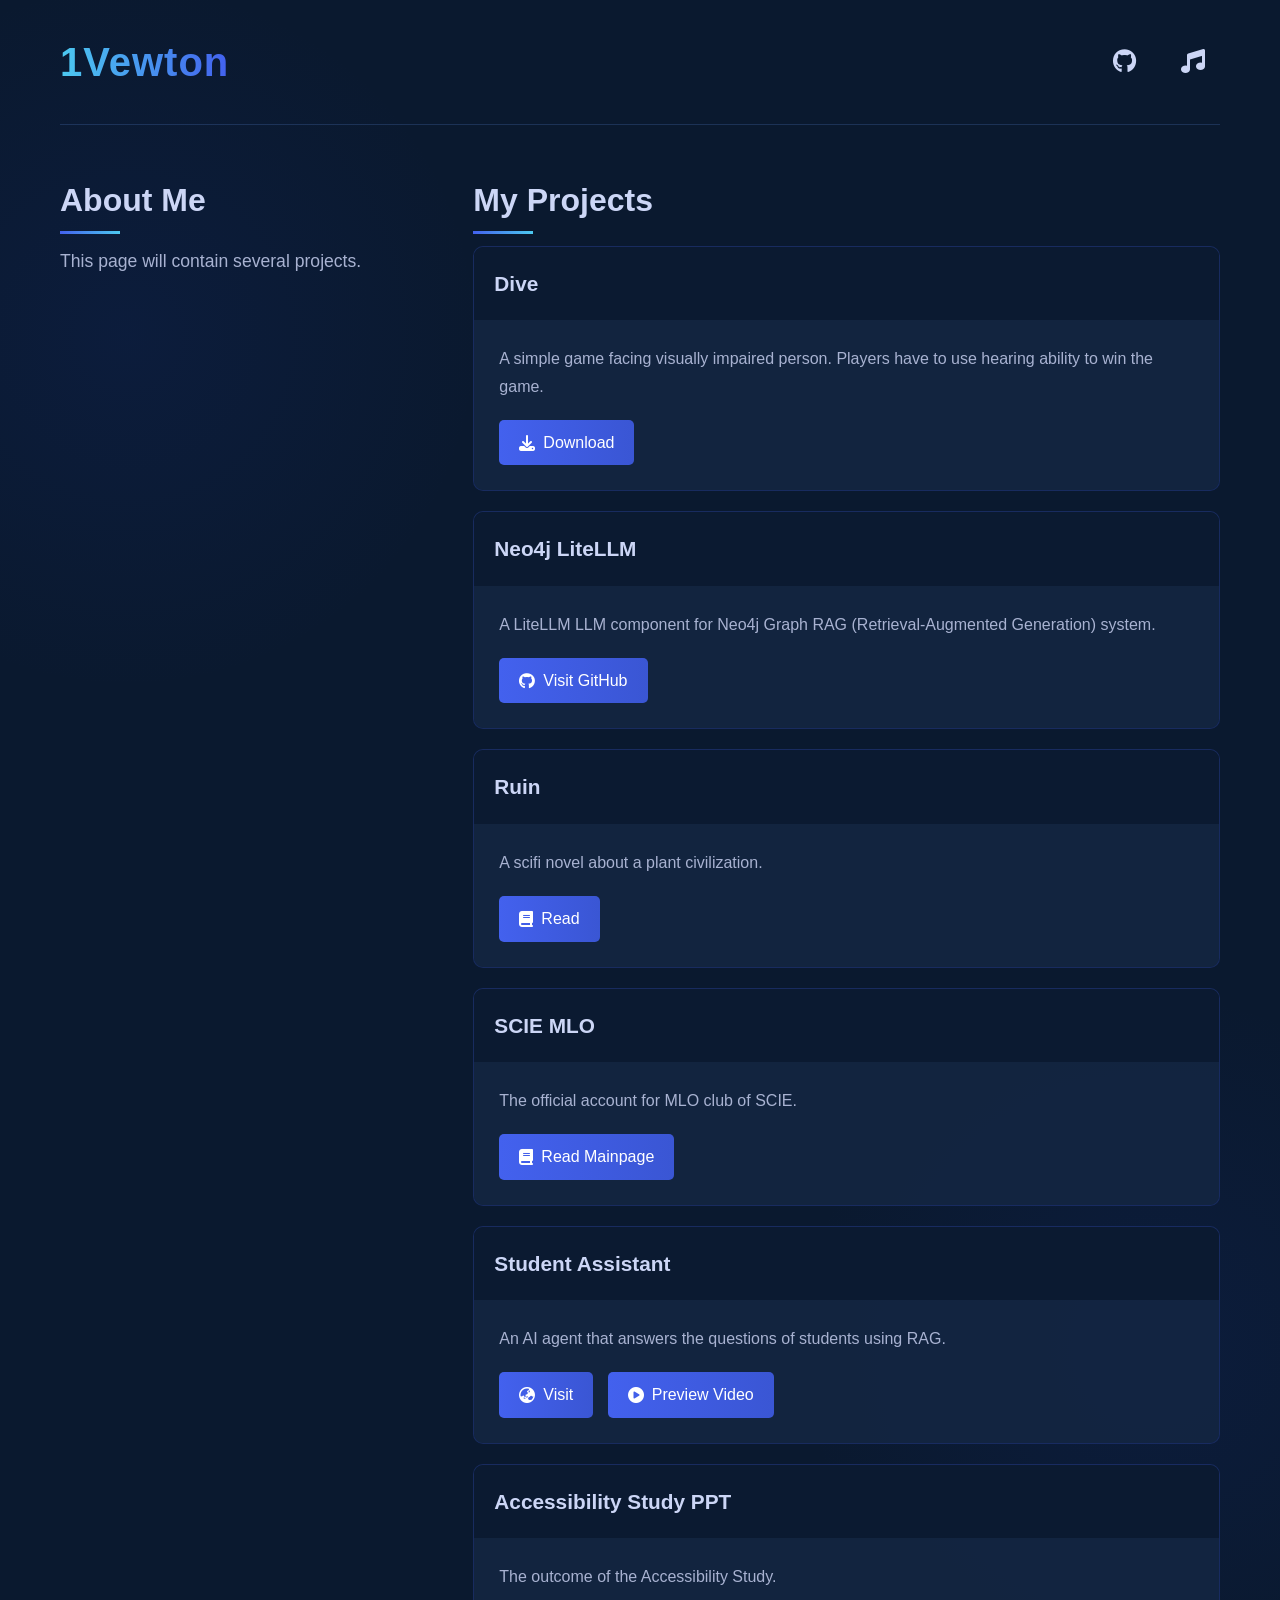
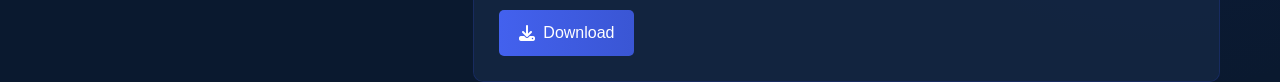
==== index.html @ a13bcfed "feat(music): Add music player" ====
<!DOCTYPE html>
<html lang="en">
<head>
    <meta charset="UTF-8">
    <meta name="viewport" content="width=device-width, initial-scale=1.0">
    <title>1Vewton - Personal Portfolio</title>
    <link rel="stylesheet" href="https://cdnjs.cloudflare.com/ajax/libs/font-awesome/6.4.0/css/all.min.css">
    <link rel="icon" href="assets/images/circle-user-solid-full.svg" type="image/svg">
    <style>
        * {
            margin: 0;
            padding: 0;
            box-sizing: border-box;
            font-family: 'Segoe UI', Tahoma, Geneva, Verdana, sans-serif;
        }
        
        body {
            background-color: #0a192f;
            color: #e6f1ff;
            line-height: 1.6;
            min-height: 100vh;
            background-image: 
                radial-gradient(circle at 10% 20%, rgba(28, 58, 173, 0.1) 0%, transparent 20%),
                radial-gradient(circle at 90% 80%, rgba(28, 58, 173, 0.1) 0%, transparent 20%);
        }
        
        .container {
            max-width: 1200px;
            margin: 0 auto;
            padding: 0 20px;
        }
        
        /* Header styling */
        header {
            padding: 30px 0;
            display: flex;
            justify-content: space-between;
            align-items: center;
            border-bottom: 1px solid rgba(100, 149, 237, 0.2);
        }
        
        .name-title {
            display: flex;
            flex-direction: column;
        }
        
        .name {
            font-size: 2.5rem;
            font-weight: 700;
            background: linear-gradient(90deg, #4cc9f0, #4361ee);
            -webkit-background-clip: text;
            background-clip: text;
            color: transparent;
            letter-spacing: 1px;
        }
        
        .tagline {
            font-size: 1.1rem;
            color: #8892b0;
            margin-top: 5px;
        }
        
        .social-links {
            display: flex;
            gap: 20px;
            align-items: center;
        }
        
        .social-links a {
            color: #ccd6f6;
            font-size: 1.5rem;
            transition: all 0.3s ease;
        }
        
        .social-links a:hover {
            color: #64ffda;
            transform: translateY(-3px);
        }
        
        .nav-link {
            color: #ccd6f6;
            text-decoration: none;
            font-size: 1.1rem;
            transition: all 0.3s ease;
            padding: 8px 15px;
            border-radius: 5px;
            margin-left: 10px;
        }
        
        .nav-link:hover {
            color: #64ffda;
            background-color: rgba(67, 97, 238, 0.1);
        }
        
        .nav-link.active {
            color: #64ffda;
            background-color: rgba(67, 97, 238, 0.2);
        }
        
        /* Main content */
        main {
            display: flex;
            flex-wrap: wrap;
            margin-top: 50px;
            gap: 40px;
        }
        
        .about-section {
            flex: 1;
            min-width: 300px;
        }
        
        .about-section h2 {
            font-size: 2rem;
            margin-bottom: 20px;
            color: #ccd6f6;
            position: relative;
        }
        
        .about-section h2::after {
            content: '';
            position: absolute;
            left: 0;
            bottom: -8px;
            width: 60px;
            height: 3px;
            background: linear-gradient(90deg, #4361ee, #4cc9f0);
        }
        
        .about-text {
            color: #a8b2d1;
            font-size: 1.1rem;
            line-height: 1.8;
            margin-bottom: 30px;
        }
        
        .skills {
            display: flex;
            flex-wrap: wrap;
            gap: 10px;
            margin-top: 20px;
        }
        
        .skill-tag {
            background-color: rgba(67, 97, 238, 0.2);
            color: #64ffda;
            padding: 8px 15px;
            border-radius: 4px;
            font-size: 0.9rem;
            border: 1px solid rgba(67, 97, 238, 0.3);
        }
        
        /* Projects section */
        .projects-section {
            flex: 2;
            min-width: 300px;
        }
        
        .projects-section h2 {
            font-size: 2rem;
            margin-bottom: 20px;
            color: #ccd6f6;
            position: relative;
        }
        
        .projects-section h2::after {
            content: '';
            position: absolute;
            left: 0;
            bottom: -8px;
            width: 60px;
            height: 3px;
            background: linear-gradient(90deg, #4361ee, #4cc9f0);
        }
        
        .project-list {
            display: flex;
            flex-direction: column;
            gap: 20px;
        }
        
        .project-item {
            background-color: rgba(17, 34, 64, 0.7);
            border-radius: 10px;
            overflow: hidden;
            border: 1px solid rgba(67, 97, 238, 0.2);
            transition: all 0.3s ease;
        }
        
        .project-item:hover {
            border-color: rgba(67, 97, 238, 0.5);
            transform: translateY(-5px);
            box-shadow: 0 10px 20px rgba(0, 0, 0, 0.2);
        }
        
        .project-header {
            padding: 20px;
            display: flex;
            justify-content: space-between;
            align-items: center;
            cursor: pointer;
            background-color: rgba(10, 25, 47, 0.8);
        }
        
        .project-title {
            font-size: 1.3rem;
            font-weight: 600;
            color: #ccd6f6;
        }
        
        .project-toggle {
            background: none;
            border: none;
            color: #64ffda;
            font-size: 1.2rem;
            cursor: pointer;
            transition: transform 0.3s ease;
        }
        
        .project-toggle.open {
            transform: rotate(180deg);
        }
        
        .project-details {
            max-height: 500px;
            transition: max-height 0.5s ease;
            background-color: rgba(23, 42, 69, 0.5);
        }
        
        .project-details.open {
            max-height: 500px;
        }
        
        .project-info {
            padding: 25px;
        }
        
        .project-description {
            color: #a8b2d1;
            margin-bottom: 20px;
            line-height: 1.7;
        }
        
        .project-link {
            display: inline-flex;
            align-items: center;
            gap: 8px;
            background: linear-gradient(90deg, #4361ee, #3a56d4);
            color: white;
            padding: 10px 20px;
            border-radius: 5px;
            text-decoration: none;
            font-weight: 500;
            transition: all 0.3s ease;
        }
        
        .project-link:hover {
            background: linear-gradient(90deg, #3a56d4, #2e48b8);
            transform: translateY(-2px);
            box-shadow: 0 5px 15px rgba(67, 97, 238, 0.3);
        }
        
        /* Footer */
        footer {
            margin-top: 60px;
            padding: 30px 0;
            text-align: center;
            border-top: 1px solid rgba(100, 149, 237, 0.2);
            color: #8892b0;
            font-size: 0.9rem;
        }
        
        /* Responsive design */
        @media (max-width: 768px) {
            header {
                flex-direction: column;
                align-items: flex-start;
                gap: 20px;
            }
            
            .name {
                font-size: 2rem;
            }
            
            main {
                flex-direction: column;
            }
        }
        
        /* Video Modal Styles */
        .video-modal {
            display: none;
            position: fixed;
            top: 0;
            left: 0;
            width: 100%;
            height: 100%;
            background-color: rgba(0, 0, 0, 0.8);
            z-index: 1000;
            justify-content: center;
            align-items: center;
        }
        
        .video-modal.open {
            display: flex;
        }
        
        .video-modal-content {
            position: relative;
            max-width: 800px;
            width: 90%;
            background-color: #0a192f;
            border-radius: 10px;
            overflow: hidden;
            box-shadow: 0 20px 40px rgba(0, 0, 0, 0.5);
        }
        
        .video-modal-header {
            padding: 15px 20px;
            background-color: rgba(17, 34, 64, 0.9);
            display: flex;
            justify-content: space-between;
            align-items: center;
            border-bottom: 1px solid rgba(67, 97, 238, 0.3);
        }
        
        .video-modal-title {
            color: #ccd6f6;
            font-size: 1.2rem;
            font-weight: 600;
        }
        
        .video-modal-close {
            background: none;
            border: none;
            color: #a8b2d1;
            font-size: 1.5rem;
            cursor: pointer;
            transition: color 0.3s ease;
        }
        
        .video-modal-close:hover {
            color: #64ffda;
        }
        
        .video-container {
            padding: 20px;
        }
        
        .video-container video {
            width: 100%;
            border-radius: 5px;
            outline: none;
        }
        
        .video-preview-btn {
            cursor: pointer;
            margin-left: 10px;
        }
        
        /* Ensure project-link buttons have consistent spacing */
        .project-info .project-link + .project-link {
            margin-left: 10px;
        }
    </style>
</head>
<body>
    <div class="container">
        <header>
            <div class="name-title">
                <h1 class="name">1Vewton</h1>
            </div>
            <div class="social-links">
                <a href="https://github.com/1Vewton" title="GitHub"><i class="fab fa-github"></i></a>
                <a href="music.html" class="nav-link"><i class="fas fa-music"></i></a>
            </div>
        </header>
        
        <main>
            <section class="about-section">
                <h2>About Me</h2>
                <p class="about-text">
                    This page will contain several projects. 
                </p>
                <audio id="infoAudioCN" src="assets\voices\info_cn.mp3"></audio>
                <audio id="infoAudio" src="assets\voices\info.mp3"></audio>
            </section>
            
            <section class="projects-section">
                <h2>My Projects</h2>
                <div class="project-list">
                    <!-- Project 1 -->
                    <div class="project-item">
                        <div class="project-header">
                            <h3 class="project-title">Dive</h3>
                        </div>
                        <div class="project-details">
                            <div class="project-info">
                                <p class="project-description">
                                    A simple game facing visually impaired person. Players have to use hearing ability to win the game. 
                                </p>
                                <a id="gameDownload" href="https://github.com/1Vewton/1Vewton.github.io/raw/refs/heads/main/downloads/Dive%20v0.2.1.zip" class="project-link">
                                    <i class="fas fa-download"></i> Download
                                </a>
                            </div>
                        </div>
                    </div>
                    <!-- Project 2 -->
                    <div class="project-item">
                        <div class="project-header">
                            <h3 class="project-title">Neo4j LiteLLM</h3>
                        </div>
                        <div class="project-details">
                            <div class="project-info">
                                <p class="project-description">
                                    A LiteLLM LLM component for Neo4j Graph RAG (Retrieval-Augmented Generation) system.
                                </p>
                                <a href="https://github.com/1Vewton/Neo4jGraphRAG-LiteLLMInterface" class="project-link">
                                    <i class="fab fa-github"></i> Visit GitHub
                                </a>
                            </div>
                        </div>
                    </div>
                    <!-- Project 3 -->
                    <div class="project-item">
                        <div class="project-header">
                            <h3 class="project-title">Ruin</h3>
                        </div>
                        <div class="project-details">
                            <div class="project-info">
                                <p class="project-description">
                                    A scifi novel about a plant civilization. 
                                </p>
                                <a href="https://www.qidian.com/chapter/1038280987/770678321/" class="project-link">
                                    <i class="fas fa-book"></i> Read
                                </a>
                            </div>
                        </div>
                    </div>
                    <!-- Project 4 -->
                    <div class="project-item">
                        <div class="project-header">
                            <h3 class="project-title">SCIE MLO</h3>
                        </div>
                        <div class="project-details">
                            <div class="project-info">
                                <p class="project-description">
                                    The official account for MLO club of SCIE. 
                                </p>
                                <a href="https://mp.weixin.qq.com/s/Gvk5iH-WNEsyhpKDSYfqUg" class="project-link">
                                    <i class="fas fa-book"></i> Read Mainpage
                                </a>
                            </div>
                        </div>
                    </div>
                    <!-- Project 5 -->
                    <div class="project-item">
                        <div class="project-header">
                            <h3 class="project-title">Student Assistant</h3>
                        </div>
                        <div class="project-details">
                            <div class="project-info">
                                <p class="project-description">
                                    An AI agent that answers the questions of students using RAG. 
                                </p>
                                <a href="https://www.student-assistant.top/" class="project-link">
                                    <i class="fas fa-earth-asia"></i> Visit
                                </a>
                                <a href="javascript:void(0)" class="project-link video-preview-btn">
                                    <i class="fas fa-play-circle"></i> Preview Video
                                </a>
                            </div>
                        </div>
                    </div>
                    <!-- Project 6 -->
                    <div class="project-item">
                        <div class="project-header">
                            <h3 class="project-title">Accessibility Study PPT</h3>
                        </div>
                        <div class="project-details">
                            <div class="project-info">
                                <p class="project-description">
                                    The outcome of the Accessibility Study. 
                                </p>
                                <a href="https://github.com/1Vewton/1Vewton.github.io/raw/refs/heads/main/downloads/Accessbility%20Study.pptx" class="project-link">
                                    <i class="fas fa-download"></i> Download
                                </a>
                            </div>
                        </div>
                    </div>
                </div>
            </section>
        </main>
    </div>
    
    <!-- Video Modal -->
    <div id="videoModal" class="video-modal">
        <div class="video-modal-content">
            <div class="video-modal-header">
                <h3 class="video-modal-title">Student Assistant Preview</h3>
                <button class="video-modal-close">&times;</button>
            </div>
            <div class="video-container">
                <video id="studentAssistantVideo" controls>
                    <source src="assets/videos/student-assistant-running-preview.mp4" type="video/mp4">
                    Your browser does not support the video tag.
                </video>
            </div>
        </div>
    </div>
    
    <script>
        var is_clicked = false;
        function autoplay(){
            // Autoplay
            if(!is_clicked){
                // Check the language of the browser
                const language = navigator.language || navigator.userLanguage;
                if (language.includes('zh')) {
                    document.getElementById('infoAudioCN').play();
                }else{
                    document.getElementById('infoAudio').play();
                }
            }
            is_clicked = true;
        }
        document.addEventListener('click', function(event) {
            autoplay();
        });
        document.addEventListener('keydown', function(event) {
            // Ctrl + D (Cmd + D on Mac)
            if ((event.ctrlKey || event.metaKey) && event.key === 'd') {
                event.preventDefault();
                // Simulate click on download button
                document.getElementById('gameDownload').click();
            }
            autoplay();
        });
        
        // Video Modal functionality
        document.addEventListener('DOMContentLoaded', function() {
            const videoModal = document.getElementById('videoModal');
            const videoPreviewBtn = document.querySelector('.video-preview-btn');
            const videoModalClose = document.querySelector('.video-modal-close');
            const videoElement = document.getElementById('studentAssistantVideo');
            
            if (videoPreviewBtn) {
                videoPreviewBtn.addEventListener('click', function() {
                    videoModal.classList.add('open');
                    videoElement.play();
                });
            }
            
            if (videoModalClose) {
                videoModalClose.addEventListener('click', function() {
                    videoModal.classList.remove('open');
                    videoElement.pause();
                });
            }
            
            // Close modal when clicking outside the video content
            videoModal.addEventListener('click', function(event) {
                if (event.target === videoModal) {
                    videoModal.classList.remove('open');
                    videoElement.pause();
                }
            });
            
            // Close modal with Escape key
            document.addEventListener('keydown', function(event) {
                if (event.key === 'Escape' && videoModal.classList.contains('open')) {
                    videoModal.classList.remove('open');
                    videoElement.pause();
                }
            });
        });
    </script>
</body>
</html>
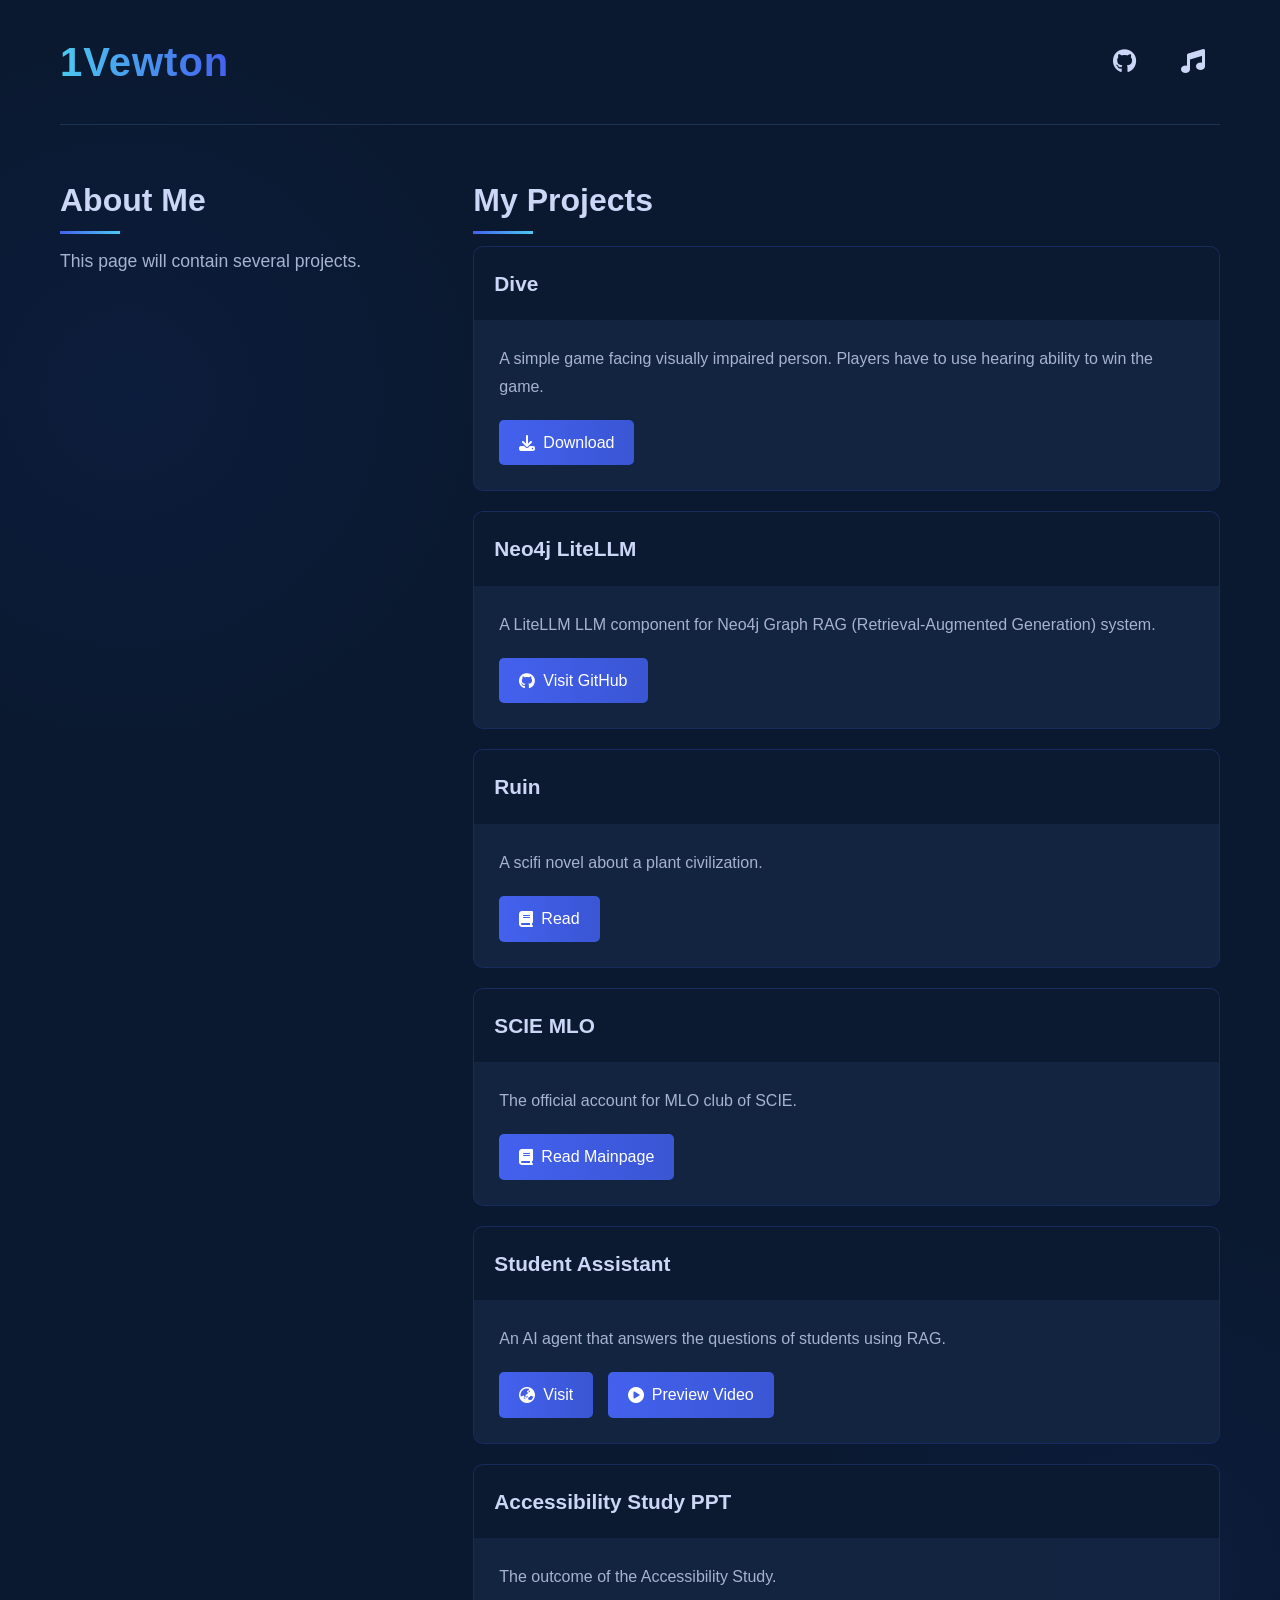
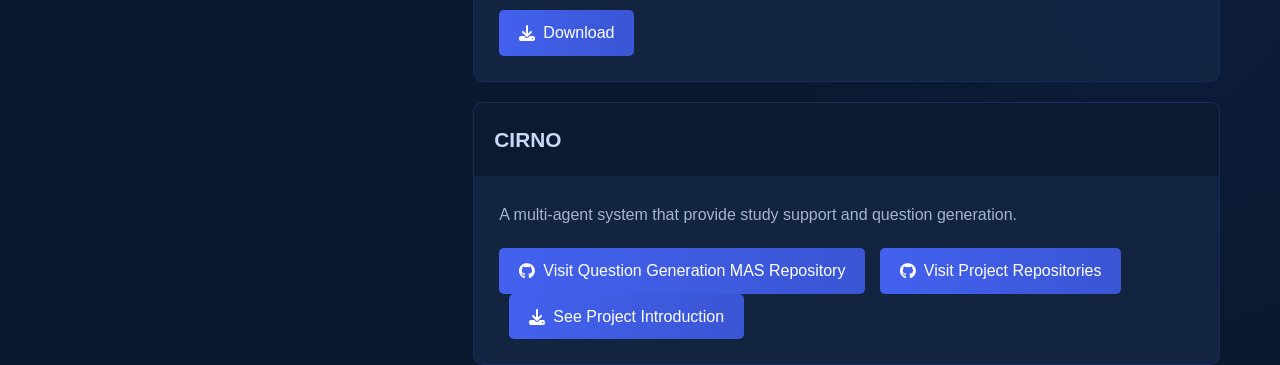
==== commit 02829dcc: "feat(cirno): Add cirno MAS demonstraction" ====
--- a/index.html
+++ b/index.html
@@ -484,6 +484,28 @@
                                 </p>
                                 <a href="https://github.com/1Vewton/1Vewton.github.io/raw/refs/heads/main/downloads/Accessbility%20Study.pptx" class="project-link">
                                     <i class="fas fa-download"></i> Download
+                                </a>
+                            </div>
+                        </div>
+                    </div>
+                    <!-- Project 7 -->
+                    <div class="project-item">
+                        <div class="project-header">
+                            <h3 class="project-title">CIRNO</h3>
+                        </div>
+                        <div class="project-details">
+                            <div class="project-info">
+                                <p class="project-description">
+                                    A multi-agent system that provide study support and question generation.  
+                                </p>
+                                <a href="https://github.com/StudentAssistantTeam/CIRNO_QuestionsGeneratorAgent" class="project-link">
+                                    <i class="fab fa-github"></i> Visit Question Generation MAS Repository
+                                </a>
+                                <a href="https://github.com/orgs/StudentAssistantTeam/teams/cirno-dev-team/repositories" class="project-link">
+                                    <i class="fab fa-github"></i> Visit Project Repositories
+                                </a>
+                                <a href="https://github.com/1Vewton/1Vewton.github.io/raw/refs/heads/main/downloads/CIRNO%20MAS.pdf" class="project-link">
+                                    <i class="fas fa-download"></i> See Project Introduction
                                 </a>
                             </div>
                         </div>
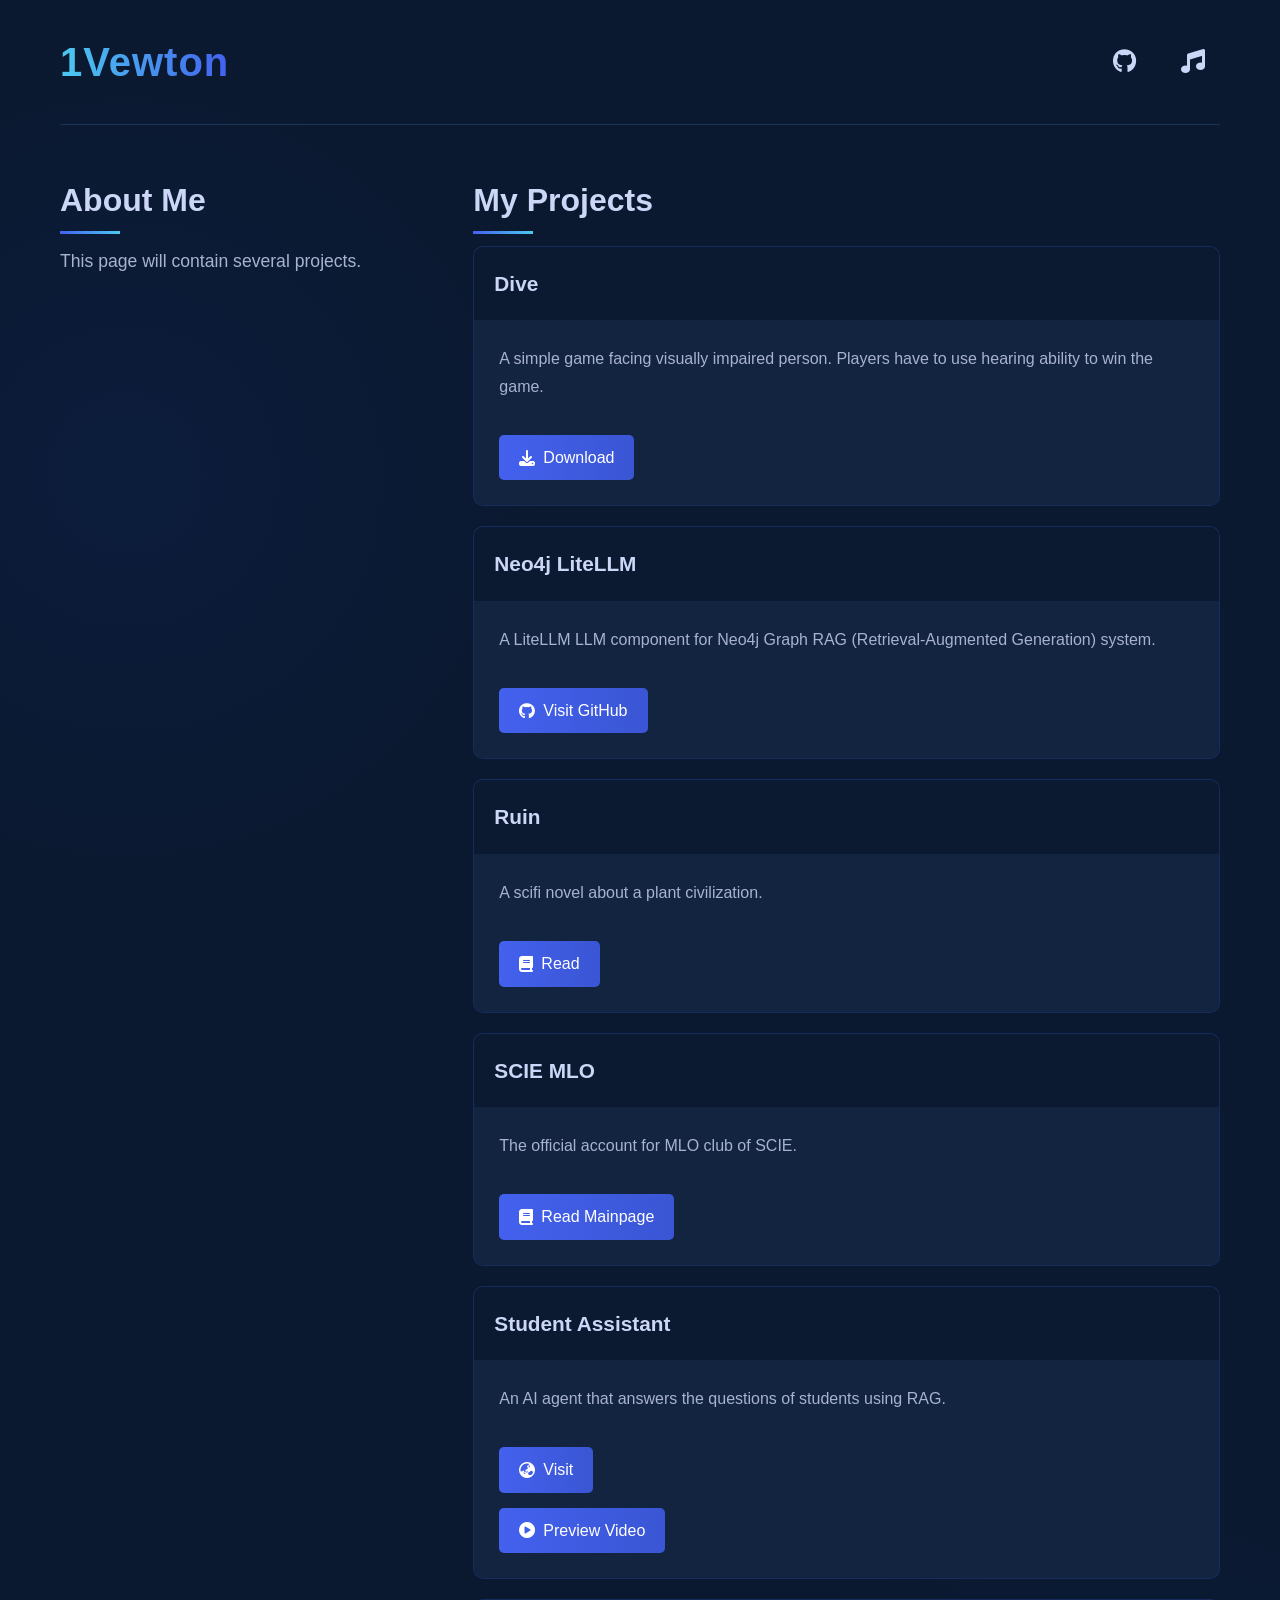
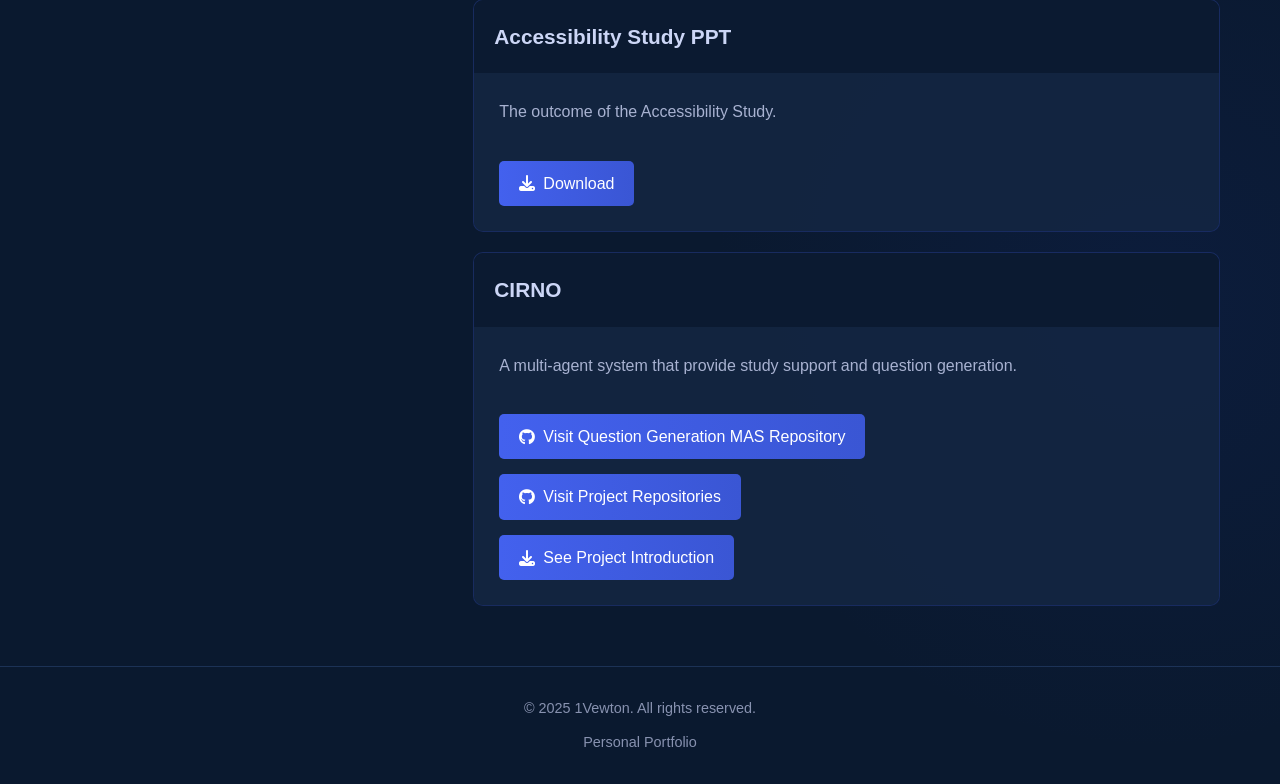
==== commit c042fdd6: "feat(style): Use css to manage styles" ====
--- a/index.html
+++ b/index.html
@@ -6,363 +6,7 @@
     <title>1Vewton - Personal Portfolio</title>
     <link rel="stylesheet" href="https://cdnjs.cloudflare.com/ajax/libs/font-awesome/6.4.0/css/all.min.css">
     <link rel="icon" href="assets/images/circle-user-solid-full.svg" type="image/svg">
-    <style>
-        * {
-            margin: 0;
-            padding: 0;
-            box-sizing: border-box;
-            font-family: 'Segoe UI', Tahoma, Geneva, Verdana, sans-serif;
-        }
-        
-        body {
-            background-color: #0a192f;
-            color: #e6f1ff;
-            line-height: 1.6;
-            min-height: 100vh;
-            background-image: 
-                radial-gradient(circle at 10% 20%, rgba(28, 58, 173, 0.1) 0%, transparent 20%),
-                radial-gradient(circle at 90% 80%, rgba(28, 58, 173, 0.1) 0%, transparent 20%);
-        }
-        
-        .container {
-            max-width: 1200px;
-            margin: 0 auto;
-            padding: 0 20px;
-        }
-        
-        /* Header styling */
-        header {
-            padding: 30px 0;
-            display: flex;
-            justify-content: space-between;
-            align-items: center;
-            border-bottom: 1px solid rgba(100, 149, 237, 0.2);
-        }
-        
-        .name-title {
-            display: flex;
-            flex-direction: column;
-        }
-        
-        .name {
-            font-size: 2.5rem;
-            font-weight: 700;
-            background: linear-gradient(90deg, #4cc9f0, #4361ee);
-            -webkit-background-clip: text;
-            background-clip: text;
-            color: transparent;
-            letter-spacing: 1px;
-        }
-        
-        .tagline {
-            font-size: 1.1rem;
-            color: #8892b0;
-            margin-top: 5px;
-        }
-        
-        .social-links {
-            display: flex;
-            gap: 20px;
-            align-items: center;
-        }
-        
-        .social-links a {
-            color: #ccd6f6;
-            font-size: 1.5rem;
-            transition: all 0.3s ease;
-        }
-        
-        .social-links a:hover {
-            color: #64ffda;
-            transform: translateY(-3px);
-        }
-        
-        .nav-link {
-            color: #ccd6f6;
-            text-decoration: none;
-            font-size: 1.1rem;
-            transition: all 0.3s ease;
-            padding: 8px 15px;
-            border-radius: 5px;
-            margin-left: 10px;
-        }
-        
-        .nav-link:hover {
-            color: #64ffda;
-            background-color: rgba(67, 97, 238, 0.1);
-        }
-        
-        .nav-link.active {
-            color: #64ffda;
-            background-color: rgba(67, 97, 238, 0.2);
-        }
-        
-        /* Main content */
-        main {
-            display: flex;
-            flex-wrap: wrap;
-            margin-top: 50px;
-            gap: 40px;
-        }
-        
-        .about-section {
-            flex: 1;
-            min-width: 300px;
-        }
-        
-        .about-section h2 {
-            font-size: 2rem;
-            margin-bottom: 20px;
-            color: #ccd6f6;
-            position: relative;
-        }
-        
-        .about-section h2::after {
-            content: '';
-            position: absolute;
-            left: 0;
-            bottom: -8px;
-            width: 60px;
-            height: 3px;
-            background: linear-gradient(90deg, #4361ee, #4cc9f0);
-        }
-        
-        .about-text {
-            color: #a8b2d1;
-            font-size: 1.1rem;
-            line-height: 1.8;
-            margin-bottom: 30px;
-        }
-        
-        .skills {
-            display: flex;
-            flex-wrap: wrap;
-            gap: 10px;
-            margin-top: 20px;
-        }
-        
-        .skill-tag {
-            background-color: rgba(67, 97, 238, 0.2);
-            color: #64ffda;
-            padding: 8px 15px;
-            border-radius: 4px;
-            font-size: 0.9rem;
-            border: 1px solid rgba(67, 97, 238, 0.3);
-        }
-        
-        /* Projects section */
-        .projects-section {
-            flex: 2;
-            min-width: 300px;
-        }
-        
-        .projects-section h2 {
-            font-size: 2rem;
-            margin-bottom: 20px;
-            color: #ccd6f6;
-            position: relative;
-        }
-        
-        .projects-section h2::after {
-            content: '';
-            position: absolute;
-            left: 0;
-            bottom: -8px;
-            width: 60px;
-            height: 3px;
-            background: linear-gradient(90deg, #4361ee, #4cc9f0);
-        }
-        
-        .project-list {
-            display: flex;
-            flex-direction: column;
-            gap: 20px;
-        }
-        
-        .project-item {
-            background-color: rgba(17, 34, 64, 0.7);
-            border-radius: 10px;
-            overflow: hidden;
-            border: 1px solid rgba(67, 97, 238, 0.2);
-            transition: all 0.3s ease;
-        }
-        
-        .project-item:hover {
-            border-color: rgba(67, 97, 238, 0.5);
-            transform: translateY(-5px);
-            box-shadow: 0 10px 20px rgba(0, 0, 0, 0.2);
-        }
-        
-        .project-header {
-            padding: 20px;
-            display: flex;
-            justify-content: space-between;
-            align-items: center;
-            cursor: pointer;
-            background-color: rgba(10, 25, 47, 0.8);
-        }
-        
-        .project-title {
-            font-size: 1.3rem;
-            font-weight: 600;
-            color: #ccd6f6;
-        }
-        
-        .project-toggle {
-            background: none;
-            border: none;
-            color: #64ffda;
-            font-size: 1.2rem;
-            cursor: pointer;
-            transition: transform 0.3s ease;
-        }
-        
-        .project-toggle.open {
-            transform: rotate(180deg);
-        }
-        
-        .project-details {
-            max-height: 500px;
-            transition: max-height 0.5s ease;
-            background-color: rgba(23, 42, 69, 0.5);
-        }
-        
-        .project-details.open {
-            max-height: 500px;
-        }
-        
-        .project-info {
-            padding: 25px;
-        }
-        
-        .project-description {
-            color: #a8b2d1;
-            margin-bottom: 20px;
-            line-height: 1.7;
-        }
-        
-        .project-link {
-            display: inline-flex;
-            align-items: center;
-            gap: 8px;
-            background: linear-gradient(90deg, #4361ee, #3a56d4);
-            color: white;
-            padding: 10px 20px;
-            border-radius: 5px;
-            text-decoration: none;
-            font-weight: 500;
-            transition: all 0.3s ease;
-        }
-        
-        .project-link:hover {
-            background: linear-gradient(90deg, #3a56d4, #2e48b8);
-            transform: translateY(-2px);
-            box-shadow: 0 5px 15px rgba(67, 97, 238, 0.3);
-        }
-        
-        /* Footer */
-        footer {
-            margin-top: 60px;
-            padding: 30px 0;
-            text-align: center;
-            border-top: 1px solid rgba(100, 149, 237, 0.2);
-            color: #8892b0;
-            font-size: 0.9rem;
-        }
-        
-        /* Responsive design */
-        @media (max-width: 768px) {
-            header {
-                flex-direction: column;
-                align-items: flex-start;
-                gap: 20px;
-            }
-            
-            .name {
-                font-size: 2rem;
-            }
-            
-            main {
-                flex-direction: column;
-            }
-        }
-        
-        /* Video Modal Styles */
-        .video-modal {
-            display: none;
-            position: fixed;
-            top: 0;
-            left: 0;
-            width: 100%;
-            height: 100%;
-            background-color: rgba(0, 0, 0, 0.8);
-            z-index: 1000;
-            justify-content: center;
-            align-items: center;
-        }
-        
-        .video-modal.open {
-            display: flex;
-        }
-        
-        .video-modal-content {
-            position: relative;
-            max-width: 800px;
-            width: 90%;
-            background-color: #0a192f;
-            border-radius: 10px;
-            overflow: hidden;
-            box-shadow: 0 20px 40px rgba(0, 0, 0, 0.5);
-        }
-        
-        .video-modal-header {
-            padding: 15px 20px;
-            background-color: rgba(17, 34, 64, 0.9);
-            display: flex;
-            justify-content: space-between;
-            align-items: center;
-            border-bottom: 1px solid rgba(67, 97, 238, 0.3);
-        }
-        
-        .video-modal-title {
-            color: #ccd6f6;
-            font-size: 1.2rem;
-            font-weight: 600;
-        }
-        
-        .video-modal-close {
-            background: none;
-            border: none;
-            color: #a8b2d1;
-            font-size: 1.5rem;
-            cursor: pointer;
-            transition: color 0.3s ease;
-        }
-        
-        .video-modal-close:hover {
-            color: #64ffda;
-        }
-        
-        .video-container {
-            padding: 20px;
-        }
-        
-        .video-container video {
-            width: 100%;
-            border-radius: 5px;
-            outline: none;
-        }
-        
-        .video-preview-btn {
-            cursor: pointer;
-            margin-left: 10px;
-        }
-        
-        /* Ensure project-link buttons have consistent spacing */
-        .project-info .project-link + .project-link {
-            margin-left: 10px;
-        }
-    </style>
+    <link rel="stylesheet" type="text/css" href="main_style.css">
 </head>
 <body>
     <div class="container">
@@ -514,6 +158,11 @@
             </section>
         </main>
     </div>
+
+    <footer>
+        <p>&copy; 2025 1Vewton. All rights reserved.</p>
+        <p style="margin-top: 10px;">Personal Portfolio</p>
+    </footer>
     
     <!-- Video Modal -->
     <div id="videoModal" class="video-modal">
--- a/main_style.css
+++ b/main_style.css
@@ -0,0 +1,363 @@
+* {
+    margin: 0;
+    padding: 0;
+    box-sizing: border-box;
+    font-family: 'Segoe UI', Tahoma, Geneva, Verdana, sans-serif;
+}
+
+body {
+    background-color: #0a192f;
+    color: #e6f1ff;
+    line-height: 1.6;
+    min-height: 100vh;
+    background-image: 
+        radial-gradient(circle at 10% 20%, rgba(28, 58, 173, 0.1) 0%, transparent 20%),
+        radial-gradient(circle at 90% 80%, rgba(28, 58, 173, 0.1) 0%, transparent 20%);
+}
+
+.container {
+    max-width: 1200px;
+    margin: 0 auto;
+    padding: 0 20px;
+}
+
+/* Header styling */
+header {
+    padding: 30px 0;
+    display: flex;
+    justify-content: space-between;
+    align-items: center;
+    border-bottom: 1px solid rgba(100, 149, 237, 0.2);
+}
+
+.name-title {
+    display: flex;
+    flex-direction: column;
+}
+
+.name {
+    font-size: 2.5rem;
+    font-weight: 700;
+    background: linear-gradient(90deg, #4cc9f0, #4361ee);
+    -webkit-background-clip: text;
+    background-clip: text;
+    color: transparent;
+    letter-spacing: 1px;
+}
+
+.tagline {
+    font-size: 1.1rem;
+    color: #8892b0;
+    margin-top: 5px;
+}
+
+.social-links {
+    display: flex;
+    gap: 20px;
+    align-items: center;
+}
+
+.social-links a {
+    color: #ccd6f6;
+    font-size: 1.5rem;
+    transition: all 0.3s ease;
+}
+
+.social-links a:hover {
+    color: #64ffda;
+    transform: translateY(-3px);
+}
+
+.nav-link {
+    color: #ccd6f6;
+    text-decoration: none;
+    font-size: 1.1rem;
+    transition: all 0.3s ease;
+    padding: 8px 15px;
+    border-radius: 5px;
+    margin-left: 10px;
+}
+
+.nav-link:hover {
+    color: #64ffda;
+    background-color: rgba(67, 97, 238, 0.1);
+}
+
+.nav-link.active {
+    color: #64ffda;
+    background-color: rgba(67, 97, 238, 0.2);
+}
+
+/* Main content */
+main {
+    display: flex;
+    flex-wrap: wrap;
+    margin-top: 50px;
+    gap: 40px;
+}
+
+.about-section {
+    flex: 1;
+    min-width: 300px;
+}
+
+.about-section h2 {
+    font-size: 2rem;
+    margin-bottom: 20px;
+    color: #ccd6f6;
+    position: relative;
+}
+
+.about-section h2::after {
+    content: '';
+    position: absolute;
+    left: 0;
+    bottom: -8px;
+    width: 60px;
+    height: 3px;
+    background: linear-gradient(90deg, #4361ee, #4cc9f0);
+}
+
+.about-text {
+    color: #a8b2d1;
+    font-size: 1.1rem;
+    line-height: 1.8;
+    margin-bottom: 30px;
+}
+
+.skills {
+    display: flex;
+    flex-wrap: wrap;
+    gap: 10px;
+    margin-top: 20px;
+}
+
+.skill-tag {
+    background-color: rgba(67, 97, 238, 0.2);
+    color: #64ffda;
+    padding: 8px 15px;
+    border-radius: 4px;
+    font-size: 0.9rem;
+    border: 1px solid rgba(67, 97, 238, 0.3);
+}
+
+/* Projects section */
+.projects-section {
+    flex: 2;
+    min-width: 300px;
+}
+
+.projects-section h2 {
+    font-size: 2rem;
+    margin-bottom: 20px;
+    color: #ccd6f6;
+    position: relative;
+}
+
+.projects-section h2::after {
+    content: '';
+    position: absolute;
+    left: 0;
+    bottom: -8px;
+    width: 60px;
+    height: 3px;
+    background: linear-gradient(90deg, #4361ee, #4cc9f0);
+}
+
+.project-list {
+    display: flex;
+    flex-direction: column;
+    gap: 20px;
+}
+
+.project-item {
+    background-color: rgba(17, 34, 64, 0.7);
+    border-radius: 10px;
+    overflow: hidden;
+    border: 1px solid rgba(67, 97, 238, 0.2);
+    transition: all 0.3s ease;
+}
+
+.project-item:hover {
+    border-color: rgba(67, 97, 238, 0.5);
+    transform: translateY(-5px);
+    box-shadow: 0 10px 20px rgba(0, 0, 0, 0.2);
+}
+
+.project-header {
+    padding: 20px;
+    display: flex;
+    justify-content: space-between;
+    align-items: center;
+    cursor: pointer;
+    background-color: rgba(10, 25, 47, 0.8);
+}
+
+.project-title {
+    font-size: 1.3rem;
+    font-weight: 600;
+    color: #ccd6f6;
+}
+
+.project-toggle {
+    background: none;
+    border: none;
+    color: #64ffda;
+    font-size: 1.2rem;
+    cursor: pointer;
+    transition: transform 0.3s ease;
+}
+
+.project-toggle.open {
+    transform: rotate(180deg);
+}
+
+.project-details {
+    max-height: 500px;
+    transition: max-height 0.5s ease;
+    background-color: rgba(23, 42, 69, 0.5);
+}
+
+.project-details.open {
+    max-height: 500px;
+}
+
+.project-info {
+    padding: 25px;
+    display: flex;
+    flex-direction: column;
+    gap: 15px;
+    align-items: flex-start;
+}
+
+.project-description {
+    color: #a8b2d1;
+    margin-bottom: 20px;
+    line-height: 1.7;
+}
+
+.project-link {
+    display: inline-flex;
+    align-items: center;
+    gap: 8px;
+    background: linear-gradient(90deg, #4361ee, #3a56d4);
+    color: white;
+    padding: 10px 20px;
+    border-radius: 5px;
+    text-decoration: none;
+    font-weight: 500;
+    transition: all 0.3s ease;
+}
+
+.project-link:hover {
+    background: linear-gradient(90deg, #3a56d4, #2e48b8);
+    transform: translateY(-2px);
+    box-shadow: 0 5px 15px rgba(67, 97, 238, 0.3);
+}
+
+/* Footer */
+footer {
+    margin-top: 60px;
+    padding: 30px 0;
+    text-align: center;
+    border-top: 1px solid rgba(100, 149, 237, 0.2);
+    color: #8892b0;
+    font-size: 0.9rem;
+}
+
+/* Responsive design */
+@media (max-width: 768px) {
+    header {
+        flex-direction: column;
+        align-items: flex-start;
+        gap: 20px;
+    }
+    
+    .name {
+        font-size: 2rem;
+    }
+    
+    main {
+        flex-direction: column;
+    }
+}
+
+/* Video Modal Styles */
+.video-modal {
+    display: none;
+    position: fixed;
+    top: 0;
+    left: 0;
+    width: 100%;
+    height: 100%;
+    background-color: rgba(0, 0, 0, 0.8);
+    z-index: 1000;
+    justify-content: center;
+    align-items: center;
+}
+
+.video-modal.open {
+    display: flex;
+}
+
+.video-modal-content {
+    position: relative;
+    max-width: 800px;
+    width: 90%;
+    background-color: #0a192f;
+    border-radius: 10px;
+    overflow: hidden;
+    box-shadow: 0 20px 40px rgba(0, 0, 0, 0.5);
+}
+
+.video-modal-header {
+    padding: 15px 20px;
+    background-color: rgba(17, 34, 64, 0.9);
+    display: flex;
+    justify-content: space-between;
+    align-items: center;
+    border-bottom: 1px solid rgba(67, 97, 238, 0.3);
+}
+
+.video-modal-title {
+    color: #ccd6f6;
+    font-size: 1.2rem;
+    font-weight: 600;
+}
+
+.video-modal-close {
+    background: none;
+    border: none;
+    color: #a8b2d1;
+    font-size: 1.5rem;
+    cursor: pointer;
+    transition: color 0.3s ease;
+}
+
+.video-modal-close:hover {
+    color: #64ffda;
+}
+
+.video-container {
+    padding: 20px;
+}
+
+.video-container video {
+    width: 100%;
+    border-radius: 5px;
+    outline: none;
+}
+
+.video-preview-btn {
+    cursor: pointer;
+}
+
+/* Ensure project-link buttons have consistent spacing */
+.project-info .project-link {
+    width: auto;
+    display: inline-flex;
+}
+
+.project-info .project-link + .project-link {
+    margin-left: 0;
+}
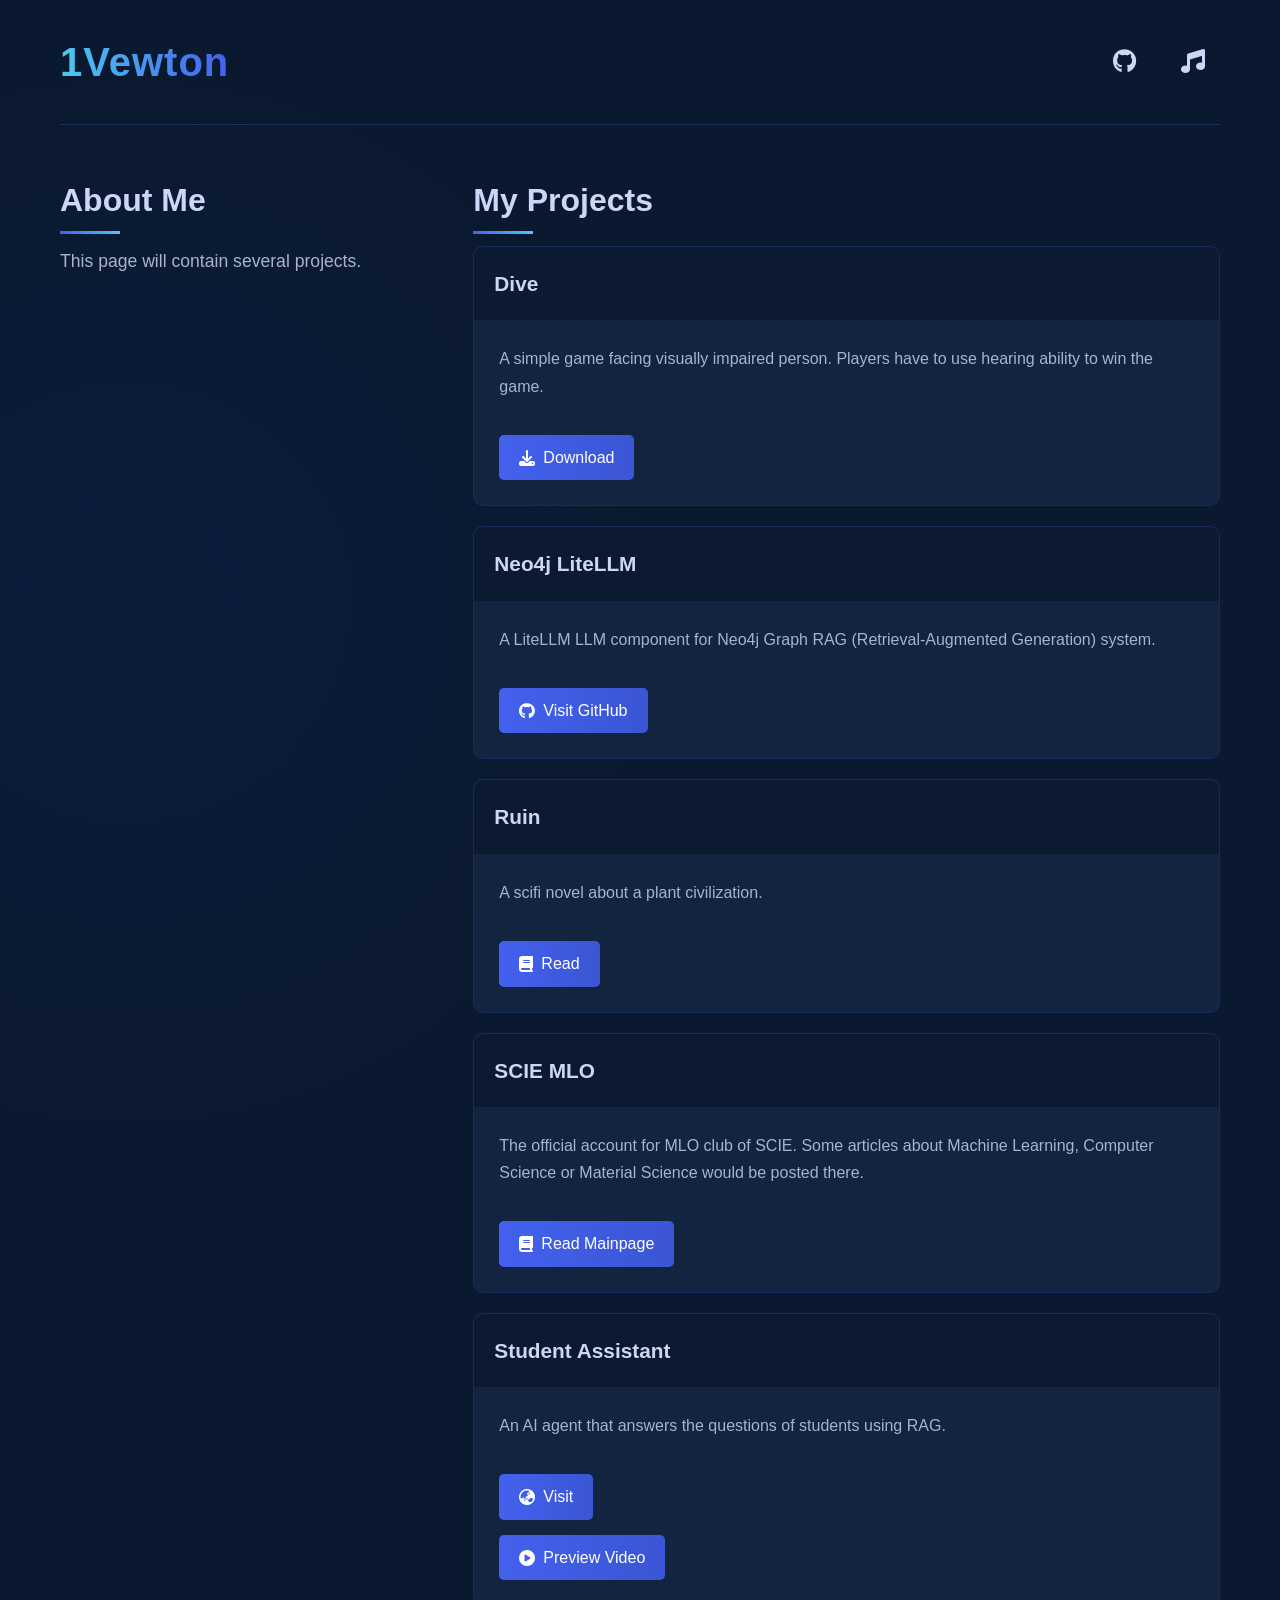
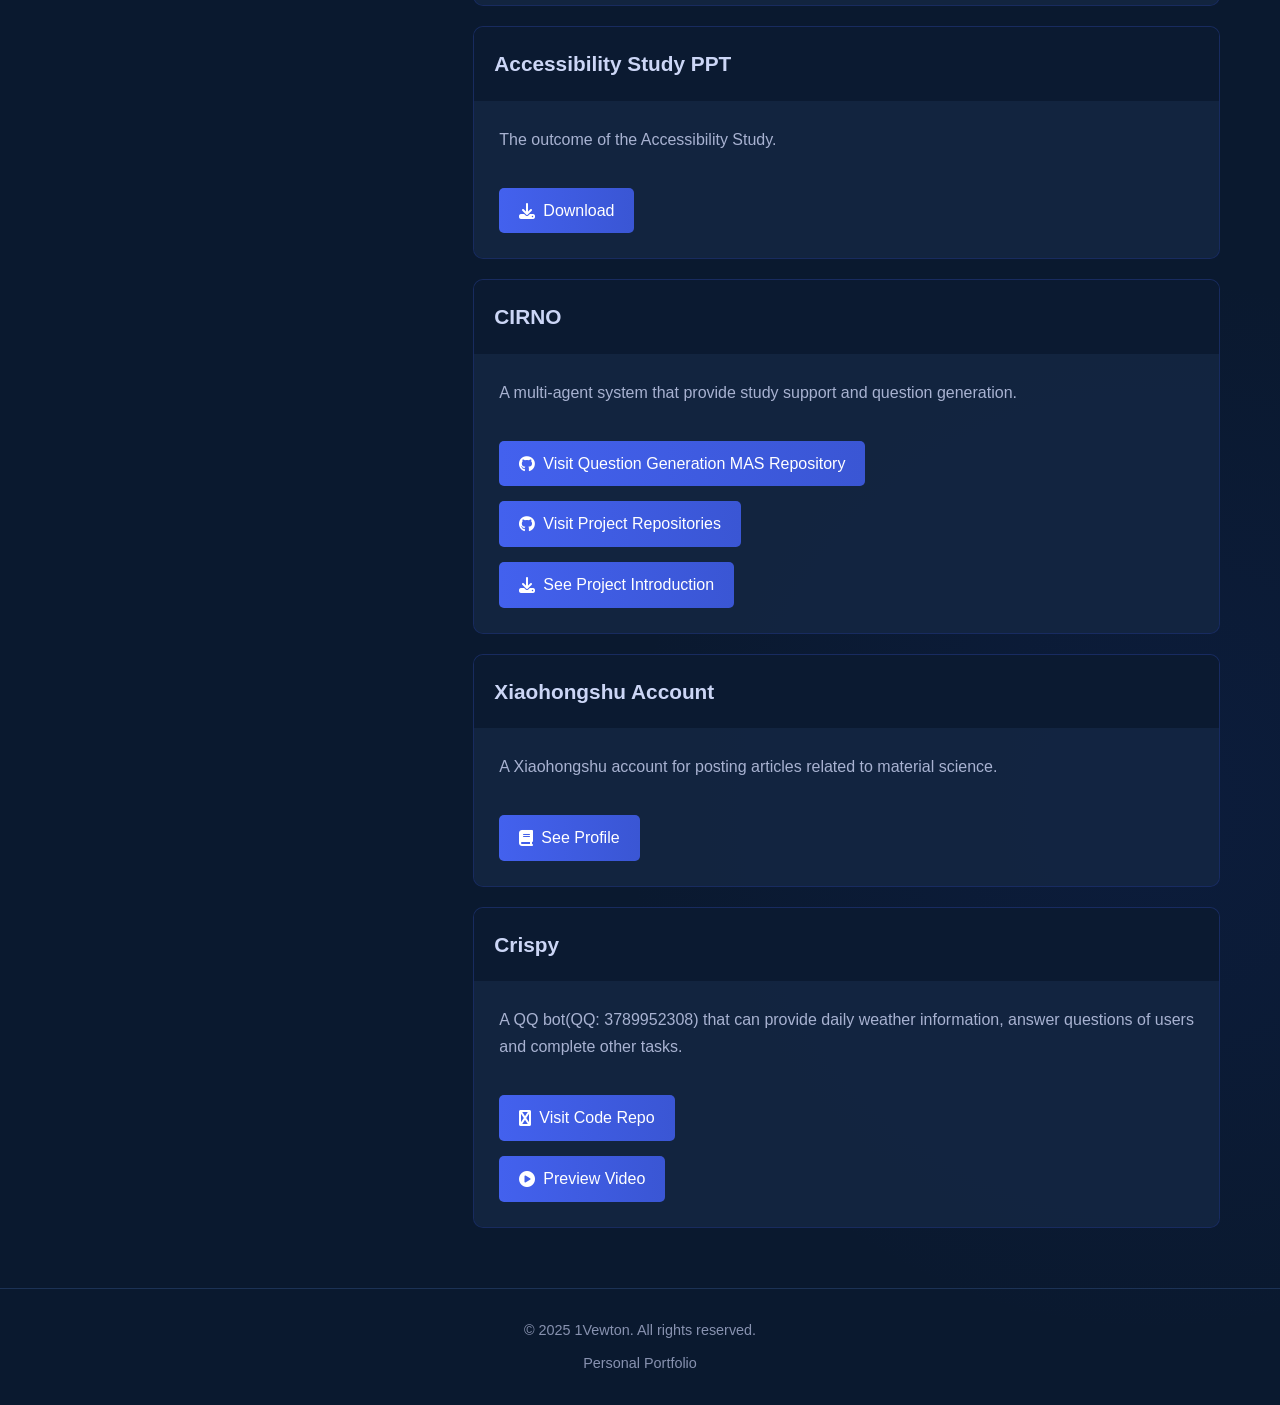
==== commit 53d4cdee: "feat(projects): Add crispy and xhs account" ====
--- a/index.html
+++ b/index.html
@@ -89,7 +89,7 @@
                         <div class="project-details">
                             <div class="project-info">
                                 <p class="project-description">
-                                    The official account for MLO club of SCIE. 
+                                    The official account for MLO club of SCIE. Some articles about Machine Learning, Computer Science or Material Science would be posted there. 
                                 </p>
                                 <a href="https://mp.weixin.qq.com/s/Gvk5iH-WNEsyhpKDSYfqUg" class="project-link">
                                     <i class="fas fa-book"></i> Read Mainpage
@@ -110,7 +110,7 @@
                                 <a href="https://www.student-assistant.top/" class="project-link">
                                     <i class="fas fa-earth-asia"></i> Visit
                                 </a>
-                                <a href="javascript:void(0)" class="project-link video-preview-btn">
+                                <a href="javascript:void(0)" class="project-link video-preview-btn" data-video-src="assets/videos/student-assistant-running-preview.mp4" data-video-title="Student Assistant Preview">
                                     <i class="fas fa-play-circle"></i> Preview Video
                                 </a>
                             </div>
@@ -150,6 +150,41 @@
                                 </a>
                                 <a href="https://github.com/1Vewton/1Vewton.github.io/raw/refs/heads/main/downloads/CIRNO%20MAS.pdf" class="project-link">
                                     <i class="fas fa-download"></i> See Project Introduction
+                                </a>
+                            </div>
+                        </div>
+                    </div>
+                    <!-- Project 8 -->
+                    <div class="project-item">
+                        <div class="project-header">
+                            <h3 class="project-title">Xiaohongshu Account</h3>
+                        </div>
+                        <div class="project-details">
+                            <div class="project-info">
+                                <p class="project-description">
+                                    A Xiaohongshu account for posting articles related to material science. 
+                                </p>
+                                <a href="https://www.xiaohongshu.com/user/profile/6572ae46000000001c01bc1a" class="project-link">
+                                    <i class="fas fa-book"></i> See Profile
+                                </a>
+                            </div>
+                        </div>
+                    </div>
+                    <!-- Project 9 -->
+                    <div class="project-item">
+                        <div class="project-header">
+                            <h3 class="project-title">Crispy</h3>
+                        </div>
+                        <div class="project-details">
+                            <div class="project-info">
+                                <p class="project-description">
+                                    A QQ bot(QQ: 3789952308) that can provide daily weather information, answer questions of users and complete other tasks. 
+                                </p>
+                                <a href="https://github.com/1Vewton/crispy-bot" class="project-link">
+                                    <i class="fas fa-github"></i> Visit Code Repo
+                                </a>
+                                <a href="javascript:void(1)" class="project-link video-preview-btn" data-video-src="assets/videos/QQ 2026-05-18 19-45-32.mp4" data-video-title="Crispy Preview">
+                                    <i class="fas fa-play-circle"></i> Preview Video
                                 </a>
                             </div>
                         </div>
@@ -168,12 +203,12 @@
     <div id="videoModal" class="video-modal">
         <div class="video-modal-content">
             <div class="video-modal-header">
-                <h3 class="video-modal-title">Student Assistant Preview</h3>
+                <h3 class="video-modal-title" id="videoModalTitle">Preview</h3>
                 <button class="video-modal-close">&times;</button>
             </div>
             <div class="video-container">
-                <video id="studentAssistantVideo" controls>
-                    <source src="assets/videos/student-assistant-running-preview.mp4" type="video/mp4">
+                <video id="modalVideo" controls>
+                    <source id="modalVideoSource" src="" type="video/mp4">
                     Your browser does not support the video tag.
                 </video>
             </div>
@@ -211,21 +246,35 @@
         // Video Modal functionality
         document.addEventListener('DOMContentLoaded', function() {
             const videoModal = document.getElementById('videoModal');
-            const videoPreviewBtn = document.querySelector('.video-preview-btn');
+            const videoModalTitle = document.getElementById('videoModalTitle');
+            const modalVideo = document.getElementById('modalVideo');
+            const modalVideoSource = document.getElementById('modalVideoSource');
             const videoModalClose = document.querySelector('.video-modal-close');
-            const videoElement = document.getElementById('studentAssistantVideo');
-            
-            if (videoPreviewBtn) {
-                videoPreviewBtn.addEventListener('click', function() {
+            const videoPreviewBtns = document.querySelectorAll('.video-preview-btn');
+            
+            // Open modal with the appropriate video
+            videoPreviewBtns.forEach(function(btn) {
+                btn.addEventListener('click', function() {
+                    const videoSrc = this.getAttribute('data-video-src');
+                    const videoTitle = this.getAttribute('data-video-title');
+                    
+                    // Update video source
+                    modalVideoSource.src = videoSrc;
+                    modalVideo.load();
+                    
+                    // Update title
+                    videoModalTitle.textContent = videoTitle;
+                    
+                    // Open modal and play
                     videoModal.classList.add('open');
-                    videoElement.play();
+                    modalVideo.play();
                 });
-            }
+            });
             
             if (videoModalClose) {
                 videoModalClose.addEventListener('click', function() {
                     videoModal.classList.remove('open');
-                    videoElement.pause();
+                    modalVideo.pause();
                 });
             }
             
@@ -233,7 +282,7 @@
             videoModal.addEventListener('click', function(event) {
                 if (event.target === videoModal) {
                     videoModal.classList.remove('open');
-                    videoElement.pause();
+                    modalVideo.pause();
                 }
             });
             
@@ -241,7 +290,7 @@
             document.addEventListener('keydown', function(event) {
                 if (event.key === 'Escape' && videoModal.classList.contains('open')) {
                     videoModal.classList.remove('open');
-                    videoElement.pause();
+                    modalVideo.pause();
                 }
             });
         });
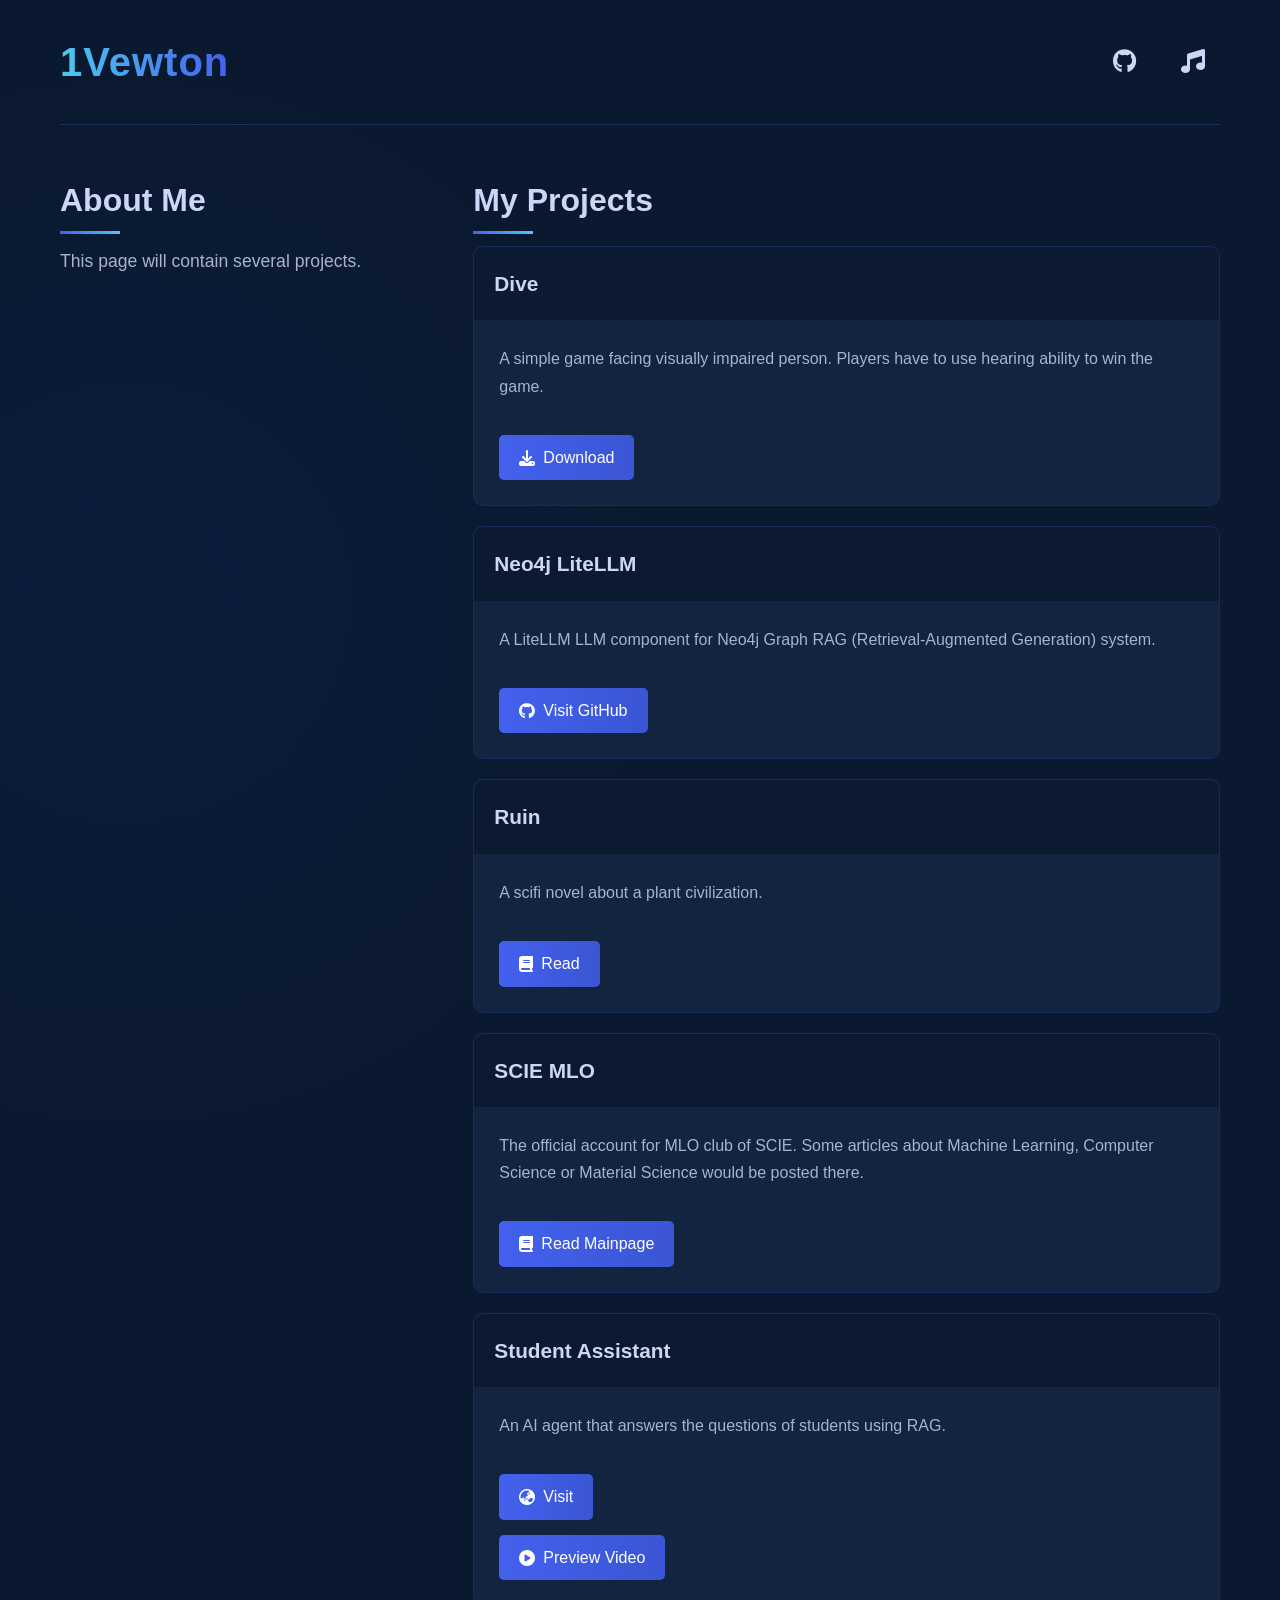
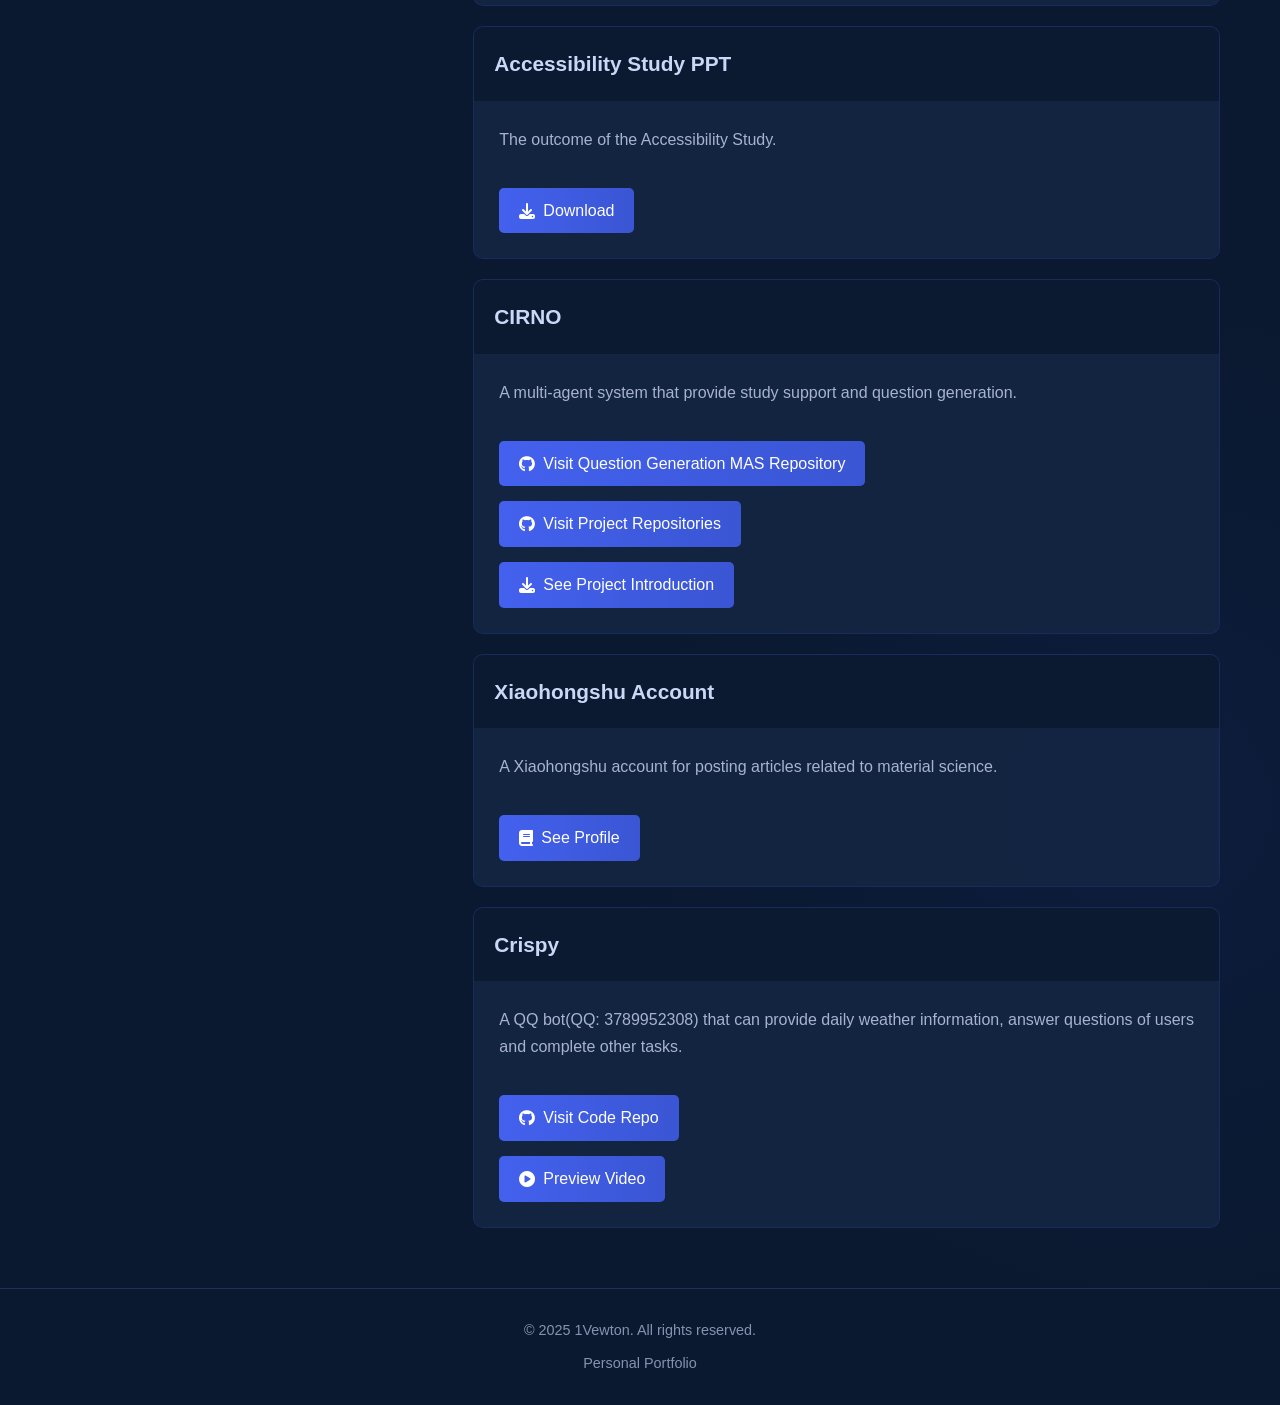
==== commit 5d9a78b5: "fix(videos): Add video buffering" ====
--- a/index.html
+++ b/index.html
@@ -181,7 +181,7 @@
                                     A QQ bot(QQ: 3789952308) that can provide daily weather information, answer questions of users and complete other tasks. 
                                 </p>
                                 <a href="https://github.com/1Vewton/crispy-bot" class="project-link">
-                                    <i class="fas fa-github"></i> Visit Code Repo
+                                    <i class="fab fa-github"></i> Visit Code Repo
                                 </a>
                                 <a href="javascript:void(1)" class="project-link video-preview-btn" data-video-src="assets/videos/QQ 2026-05-18 19-45-32.mp4" data-video-title="Crispy Preview">
                                     <i class="fas fa-play-circle"></i> Preview Video
@@ -207,10 +207,47 @@
                 <button class="video-modal-close">&times;</button>
             </div>
             <div class="video-container">
-                <video id="modalVideo" controls>
-                    <source id="modalVideoSource" src="" type="video/mp4">
-                    Your browser does not support the video tag.
-                </video>
+                <div class="video-wrapper">
+                    <video id="modalVideo" controls preload="metadata">
+                        <source id="modalVideoSource" src="" type="video/mp4">
+                        Your browser does not support the video tag.
+                    </video>
+                    
+                    <!-- Buffering indicator -->
+                    <div id="bufferingIndicator" class="buffering-indicator">
+                        <div class="buffering-spinner"></div>
+                        <span id="bufferingText">Buffering...</span>
+                    </div>
+                    
+                    <!-- Error overlay -->
+                    <div id="videoError" class="video-error">
+                        <i class="fas fa-exclamation-triangle"></i>
+                        <span id="videoErrorMessage">Network error. Could not load video.</span>
+                    </div>
+                </div>
+                
+                <!-- Video status bar -->
+                <div class="video-status-bar">
+                    <div class="network-info" id="networkInfo">
+                        <i class="fas fa-wifi signal-icon"></i>
+                        <span id="networkStatusText">Checking network...</span>
+                    </div>
+                    <div class="buffer-progress-bar-container">
+                        <div class="buffer-progress-bar" id="bufferProgressBar"></div>
+                    </div>
+                    <span class="buffer-progress" id="bufferProgressText">0% buffered</span>
+                </div>
+                
+                <!-- Low bandwidth notice -->
+                <div id="lowBandwidthNotice" class="low-bandwidth-notice">
+                    <i class="fas fa-exclamation-circle"></i>
+                    <span>Poor network detected. Video may load slowly. You can pause and wait for it to buffer.</span>
+                </div>
+                
+                <!-- Retry button -->
+                <button id="retryButton" class="retry-button">
+                    <i class="fas fa-redo"></i> Retry
+                </button>
             </div>
         </div>
     </div>
@@ -243,8 +280,11 @@
             autoplay();
         });
         
-        // Video Modal functionality
+        // =============================================
+        // Enhanced Video Modal with Poor Network Support
+        // =============================================
         document.addEventListener('DOMContentLoaded', function() {
+            // --- DOM References ---
             const videoModal = document.getElementById('videoModal');
             const videoModalTitle = document.getElementById('videoModalTitle');
             const modalVideo = document.getElementById('modalVideo');
@@ -252,47 +292,416 @@
             const videoModalClose = document.querySelector('.video-modal-close');
             const videoPreviewBtns = document.querySelectorAll('.video-preview-btn');
             
-            // Open modal with the appropriate video
+            // Network & buffering UI elements
+            const bufferingIndicator = document.getElementById('bufferingIndicator');
+            const bufferingText = document.getElementById('bufferingText');
+            const networkInfo = document.getElementById('networkInfo');
+            const networkStatusText = document.getElementById('networkStatusText');
+            const bufferProgressBar = document.getElementById('bufferProgressBar');
+            const bufferProgressText = document.getElementById('bufferProgressText');
+            const lowBandwidthNotice = document.getElementById('lowBandwidthNotice');
+            const videoError = document.getElementById('videoError');
+            const videoErrorMessage = document.getElementById('videoErrorMessage');
+            const retryButton = document.getElementById('retryButton');
+            
+            // --- State ---
+            let currentVideoSrc = '';
+            let currentVideoTitle = '';
+            let retryCount = 0;
+            const MAX_RETRIES = 3;
+            let isBuffering = false;
+            let bufferingTimeout = null;
+            let lastNetworkType = 'unknown';
+            let lastDownlink = 0;
+            
+            // =============================================
+            // 1. Network Detection (Network Information API)
+            // =============================================
+            function getNetworkQuality() {
+                let quality = 'unknown';
+                let downlink = 0;
+                let effectiveType = 'unknown';
+                
+                if (navigator.connection) {
+                    downlink = navigator.connection.downlink || 0;
+                    effectiveType = navigator.connection.effectiveType || 'unknown';
+                    
+                    if (downlink === 0 && effectiveType === 'slow-2g') {
+                        quality = 'very-slow';
+                    } else if (downlink < 0.5 || effectiveType === 'slow-2g' || effectiveType === '2g') {
+                        quality = 'slow';
+                    } else if (downlink < 1.5 || effectiveType === '3g') {
+                        quality = 'medium';
+                    } else {
+                        quality = 'fast';
+                    }
+                } else {
+                    // Network Information API not available - assume fast
+                    quality = 'fast';
+                    effectiveType = 'unknown';
+                }
+                
+                return { quality, downlink, effectiveType };
+            }
+            
+            function updateNetworkUI() {
+                const net = getNetworkQuality();
+                lastNetworkType = net.effectiveType;
+                lastDownlink = net.downlink;
+                
+                // Update network info display
+                networkInfo.className = 'network-info';
+                let statusText = '';
+                let iconClass = 'fas fa-wifi signal-icon';
+                
+                if (net.quality === 'very-slow') {
+                    networkInfo.classList.add('slow');
+                    statusText = 'Very Slow (Offline?)';
+                    iconClass = 'fas fa-exclamation-triangle signal-icon';
+                } else if (net.quality === 'slow') {
+                    networkInfo.classList.add('slow');
+                    statusText = 'Slow (' + net.downlink.toFixed(1) + ' Mbps)';
+                } else if (net.quality === 'medium') {
+                    networkInfo.classList.add('medium');
+                    statusText = 'Medium (' + net.downlink.toFixed(1) + ' Mbps)';
+                } else {
+                    networkInfo.classList.add('fast');
+                    statusText = 'Fast (' + (net.downlink > 0 ? net.downlink.toFixed(1) : '10+') + ' Mbps)';
+                }
+                
+                networkInfo.querySelector('.signal-icon').className = iconClass;
+                networkStatusText.textContent = statusText;
+                
+                // Show/hide low bandwidth notice
+                if (net.quality === 'very-slow' || net.quality === 'slow') {
+                    lowBandwidthNotice.classList.add('visible');
+                    
+                    // Adjust video settings for slow network
+                    modalVideo.preload = 'none';        // Don't preload anything
+                    modalVideo.pause();                 // Pause to let buffer accumulate
+                } else if (net.quality === 'medium') {
+                    lowBandwidthNotice.classList.remove('visible');
+                    modalVideo.preload = 'metadata';    // Only load metadata
+                } else {
+                    lowBandwidthNotice.classList.remove('visible');
+                    modalVideo.preload = 'metadata';    // Default
+                }
+            }
+            
+            // Listen for network changes
+            if (navigator.connection) {
+                navigator.connection.addEventListener('change', function() {
+                    updateNetworkUI();
+                });
+            }
+            
+            // =============================================
+            // 2. Buffering Detection & UI
+            // =============================================
+            function showBuffering(message) {
+                bufferingIndicator.classList.add('visible');
+                bufferingText.textContent = message || 'Buffering...';
+                isBuffering = true;
+            }
+            
+            function hideBuffering() {
+                bufferingIndicator.classList.remove('visible');
+                isBuffering = false;
+            }
+            
+            function showError(message) {
+                videoError.classList.add('visible');
+                videoErrorMessage.textContent = message || 'Could not load the video due to a network issue.';
+            }
+            
+            function hideError() {
+                videoError.classList.remove('visible');
+            }
+            
+            function updateBufferProgress() {
+                const video = modalVideo;
+                if (video.buffered && video.buffered.length > 0 && video.duration > 0) {
+                    const bufferedEnd = video.buffered.end(video.buffered.length - 1);
+                    const percent = Math.round((bufferedEnd / video.duration) * 100);
+                    bufferProgressBar.style.width = percent + '%';
+                    bufferProgressText.textContent = percent + '% buffered';
+                }
+            }
+            
+            // =============================================
+            // 3. Smart Loading with Retry Logic
+            // =============================================
+            function loadVideoWithRetry(src) {
+                currentVideoSrc = src;
+                retryCount = 0;
+                hideError();
+                hideBuffering();
+                retryButton.classList.remove('visible');
+                
+                // Update network info before loading
+                updateNetworkUI();
+                
+                // Set source and begin loading
+                modalVideoSource.src = src;
+                modalVideo.load();
+                
+                // Show immediate buffering indicator if network is slow
+                const net = getNetworkQuality();
+                if (net.quality === 'very-slow' || net.quality === 'slow' || net.quality === 'medium') {
+                    showBuffering('Loading video on ' + net.quality + ' connection...');
+                }
+            }
+            
+            function attemptRetry() {
+                retryCount++;
+                hideError();
+                retryButton.classList.remove('visible');
+                
+                const net = getNetworkQuality();
+                showBuffering('Retrying... (' + retryCount + '/' + MAX_RETRIES + ')');
+                
+                // Force reload
+                modalVideo.load();
+            }
+            
+            // =============================================
+            // 4. Video Event Handlers
+            // =============================================
+            
+            // Waiting for data (buffering)
+            modalVideo.addEventListener('waiting', function() {
+                const net = getNetworkQuality();
+                if (net.quality === 'very-slow' || net.quality === 'slow') {
+                    showBuffering('Buffering on slow connection...');
+                    // Auto-pause on very slow networks to let buffer accumulate
+                    modalVideo.pause();
+                } else if (net.quality === 'medium') {
+                    showBuffering('Loading...');
+                } else {
+                    // On fast networks, only show briefly
+                    showBuffering('Loading...');
+                    clearTimeout(bufferingTimeout);
+                    bufferingTimeout = setTimeout(function() {
+                        if (isBuffering) {
+                            showBuffering('Still loading...');
+                        }
+                    }, 3000);
+                }
+            });
+            
+            // Can play (enough data)
+            modalVideo.addEventListener('canplay', function() {
+                hideBuffering();
+                hideError();
+                
+                // Auto-play or resume if paused for buffering
+                const net = getNetworkQuality();
+                if (net.quality === 'very-slow') {
+                    // On very slow networks, buffer more before playing
+                    setTimeout(function() {
+                        modalVideo.play().catch(function(e) {
+                            // Autoplay prevented - user needs to click
+                            showBuffering('Click to play');
+                        });
+                    }, 2000);
+                } else if (net.quality !== 'slow' && !modalVideo.paused) {
+                    // Normal playback
+                    modalVideo.play().catch(function(e) {
+                        // Autoplay prevented
+                    });
+                }
+                
+                updateBufferProgress();
+            });
+            
+            // Playing
+            modalVideo.addEventListener('playing', function() {
+                hideBuffering();
+                hideError();
+            });
+            
+            // Progress (data has been downloaded)
+            modalVideo.addEventListener('progress', function() {
+                updateBufferProgress();
+                
+                // If we've buffered enough on slow network, resume playback
+                const net = getNetworkQuality();
+                if (modalVideo.paused && !modalVideo.seeking && videoModal.classList.contains('open')) {
+                    // Check if enough buffer
+                    if (modalVideo.buffered && modalVideo.buffered.length > 0 && modalVideo.duration > 0) {
+                        const bufferedEnd = modalVideo.buffered.end(modalVideo.buffered.length - 1);
+                        const bufferedPercent = (bufferedEnd / modalVideo.duration) * 100;
+                        
+                        // Resume if we've buffered at least 10 seconds or 15% of the video
+                        if (bufferedEnd > 10 || bufferedPercent > 15) {
+                            const netQuality = getNetworkQuality();
+                            if (netQuality.quality === 'slow' || netQuality.quality === 'medium') {
+                                modalVideo.play().catch(function() {});
+                            }
+                        }
+                    }
+                }
+            });
+            
+            // Error handling
+            modalVideo.addEventListener('error', function() {
+                hideBuffering();
+                
+                var errorMsg = 'An unknown error occurred.';
+                var mediaError = modalVideo.error;
+                
+                if (mediaError) {
+                    switch (mediaError.code) {
+                        case MediaError.MEDIA_ERR_ABORTED:
+                            errorMsg = 'Video playback was aborted.';
+                            break;
+                        case MediaError.MEDIA_ERR_NETWORK:
+                            errorMsg = 'A network error occurred. The video could not be downloaded.';
+                            break;
+                        case MediaError.MEDIA_ERR_DECODE:
+                            errorMsg = 'Video decoding failed. The file may be corrupted.';
+                            break;
+                        case MediaError.MEDIA_ERR_SRC_NOT_SUPPORTED:
+                            errorMsg = 'The video format is not supported by your browser.';
+                            break;
+                        default:
+                            errorMsg = 'An unknown error occurred (code ' + mediaError.code + ').';
+                    }
+                }
+                
+                if (retryCount < MAX_RETRIES) {
+                    // Auto-retry with exponential backoff
+                    var delay = Math.pow(2, retryCount) * 1000;
+                    showBuffering('Network error. Retrying in ' + (delay / 1000) + 's...');
+                    
+                    setTimeout(function() {
+                        attemptRetry();
+                    }, delay);
+                } else {
+                    // Give up and show manual retry button
+                    showError(errorMsg + ' Please check your connection and try again.');
+                    retryButton.classList.add('visible');
+                    bufferProgressBar.style.width = '0%';
+                    bufferProgressText.textContent = 'Failed to load';
+                }
+            });
+            
+            // Stalled (data flow stopped)
+            modalVideo.addEventListener('stalled', function() {
+                var net = getNetworkQuality();
+                if (net.quality === 'very-slow' || net.quality === 'slow') {
+                    showBuffering('Connection stalled. Waiting for data...');
+                }
+            });
+            
+            // Suspended (loading suspended)
+            modalVideo.addEventListener('suspend', function() {
+                if (isBuffering) {
+                    hideBuffering();
+                }
+            });
+            
+            // =============================================
+            // 5. Open Modal Handler
+            // =============================================
             videoPreviewBtns.forEach(function(btn) {
                 btn.addEventListener('click', function() {
-                    const videoSrc = this.getAttribute('data-video-src');
-                    const videoTitle = this.getAttribute('data-video-title');
-                    
-                    // Update video source
-                    modalVideoSource.src = videoSrc;
-                    modalVideo.load();
+                    var videoSrc = this.getAttribute('data-video-src');
+                    var videoTitle = this.getAttribute('data-video-title');
+                    
+                    currentVideoTitle = videoTitle;
+                    
+                    // Reset state
+                    hideError();
+                    hideBuffering();
+                    retryButton.classList.remove('visible');
+                    bufferProgressBar.style.width = '0%';
+                    bufferProgressText.textContent = '0% buffered';
                     
                     // Update title
                     videoModalTitle.textContent = videoTitle;
                     
-                    // Open modal and play
+                    // Open modal
                     videoModal.classList.add('open');
-                    modalVideo.play();
+                    
+                    // Load video with network-aware strategy
+                    loadVideoWithRetry(videoSrc);
+                    
+                    // Try to play
+                    var playPromise = modalVideo.play();
+                    if (playPromise !== undefined) {
+                        playPromise.catch(function(error) {
+                            // Autoplay was prevented or network issue
+                            var net = getNetworkQuality();
+                            if (net.quality === 'slow' || net.quality === 'very-slow') {
+                                showBuffering('Poor network detected. Video will play once enough data loads.');
+                            } else {
+                                // User interaction needed
+                                showBuffering('Click the video to play');
+                            }
+                        });
+                    }
                 });
             });
             
+            // =============================================
+            // 6. Retry Button Handler
+            // =============================================
+            retryButton.addEventListener('click', function() {
+                retryCount = 0;
+                loadVideoWithRetry(currentVideoSrc);
+                modalVideo.play().catch(function() {});
+            });
+            
+            // =============================================
+            // 7. Close Modal Handlers
+            // =============================================
             if (videoModalClose) {
                 videoModalClose.addEventListener('click', function() {
-                    videoModal.classList.remove('open');
-                    modalVideo.pause();
+                    resetAndClose();
                 });
             }
             
-            // Close modal when clicking outside the video content
             videoModal.addEventListener('click', function(event) {
                 if (event.target === videoModal) {
-                    videoModal.classList.remove('open');
-                    modalVideo.pause();
-                }
-            });
-            
-            // Close modal with Escape key
+                    resetAndClose();
+                }
+            });
+            
             document.addEventListener('keydown', function(event) {
                 if (event.key === 'Escape' && videoModal.classList.contains('open')) {
-                    videoModal.classList.remove('open');
-                    modalVideo.pause();
-                }
-            });
+                    resetAndClose();
+                }
+            });
+            
+            function resetAndClose() {
+                videoModal.classList.remove('open');
+                modalVideo.pause();
+                modalVideo.removeAttribute('src');
+                modalVideo.load();
+                hideBuffering();
+                hideError();
+                retryButton.classList.remove('visible');
+                bufferProgressBar.style.width = '0%';
+                bufferProgressText.textContent = '0% buffered';
+                clearTimeout(bufferingTimeout);
+                isBuffering = false;
+                retryCount = 0;
+            }
+            
+            // =============================================
+            // 8. Periodic buffer progress update while open
+            // =============================================
+            setInterval(function() {
+                if (videoModal.classList.contains('open')) {
+                    updateBufferProgress();
+                }
+            }, 1000);
+            
+            // =============================================
+            // 9. Initial network check
+            // =============================================
+            updateNetworkUI();
         });
     </script>
 </body>
--- a/main_style.css
+++ b/main_style.css
@@ -342,14 +342,209 @@
     padding: 20px;
 }
 
+.video-wrapper {
+    position: relative;
+}
+
 .video-container video {
     width: 100%;
     border-radius: 5px;
     outline: none;
+    display: block;
 }
 
 .video-preview-btn {
     cursor: pointer;
+}
+
+/* Buffering indicator */
+.buffering-indicator {
+    position: absolute;
+    top: 50%;
+    left: 50%;
+    transform: translate(-50%, -50%);
+    display: none;
+    flex-direction: column;
+    align-items: center;
+    gap: 12px;
+    color: #ccd6f6;
+    pointer-events: none;
+    z-index: 10;
+}
+
+.buffering-indicator.visible {
+    display: flex;
+}
+
+.buffering-spinner {
+    width: 48px;
+    height: 48px;
+    border: 4px solid rgba(67, 97, 238, 0.2);
+    border-top: 4px solid #64ffda;
+    border-radius: 50%;
+    animation: spin 1s linear infinite;
+}
+
+@keyframes spin {
+    to { transform: rotate(360deg); }
+}
+
+#bufferingText {
+    font-size: 0.85rem;
+    color: #a8b2d1;
+    text-shadow: 0 1px 3px rgba(0, 0, 0, 0.8);
+}
+
+/* Video status bar */
+.video-status-bar {
+    display: flex;
+    justify-content: space-between;
+    align-items: center;
+    margin-top: 10px;
+    gap: 15px;
+    flex-wrap: wrap;
+}
+
+.network-info {
+    font-size: 0.8rem;
+    color: #8892b0;
+    display: flex;
+    align-items: center;
+    gap: 6px;
+}
+
+.network-info .signal-icon {
+    font-size: 0.9rem;
+}
+
+.network-info.slow { color: #ff6b6b; }
+.network-info.medium { color: #ffd93d; }
+.network-info.fast { color: #64ffda; }
+
+.buffer-progress {
+    font-size: 0.8rem;
+    color: #8892b0;
+}
+
+.buffer-progress-bar-container {
+    flex: 1;
+    min-width: 100px;
+    height: 4px;
+    background-color: rgba(100, 149, 237, 0.15);
+    border-radius: 2px;
+    overflow: hidden;
+}
+
+.buffer-progress-bar {
+    height: 100%;
+    width: 0%;
+    background: linear-gradient(90deg, #4361ee, #4cc9f0);
+    border-radius: 2px;
+    transition: width 0.3s ease;
+}
+
+/* Low bandwidth notice */
+.low-bandwidth-notice {
+    display: none;
+    background-color: rgba(255, 107, 107, 0.1);
+    border: 1px solid rgba(255, 107, 107, 0.3);
+    border-radius: 5px;
+    padding: 10px 15px;
+    margin-top: 10px;
+    font-size: 0.85rem;
+    color: #ff6b6b;
+    align-items: center;
+    gap: 8px;
+}
+
+.low-bandwidth-notice.visible {
+    display: flex;
+}
+
+.low-bandwidth-notice i {
+    font-size: 1rem;
+    flex-shrink: 0;
+}
+
+/* Retry button */
+.retry-button {
+    display: none;
+    background: linear-gradient(90deg, #4361ee, #3a56d4);
+    color: white;
+    border: none;
+    padding: 8px 20px;
+    border-radius: 5px;
+    cursor: pointer;
+    font-size: 0.9rem;
+    margin-top: 8px;
+    transition: all 0.3s ease;
+    align-items: center;
+    gap: 6px;
+}
+
+.retry-button:hover {
+    background: linear-gradient(90deg, #3a56d4, #2e48b8);
+    transform: translateY(-1px);
+}
+
+.retry-button.visible {
+    display: inline-flex;
+}
+
+/* Network status text in header */
+.network-status-badge {
+    font-size: 0.75rem;
+    padding: 3px 10px;
+    border-radius: 10px;
+    background-color: rgba(100, 149, 237, 0.15);
+    color: #8892b0;
+    display: inline-flex;
+    align-items: center;
+    gap: 4px;
+}
+
+.network-status-badge.slow {
+    background-color: rgba(255, 107, 107, 0.15);
+    color: #ff6b6b;
+}
+
+.network-status-badge.medium {
+    background-color: rgba(255, 217, 61, 0.15);
+    color: #ffd93d;
+}
+
+.network-status-badge.fast {
+    background-color: rgba(100, 255, 218, 0.15);
+    color: #64ffda;
+}
+
+/* Video error overlay */
+.video-error {
+    display: none;
+    position: absolute;
+    top: 50%;
+    left: 50%;
+    transform: translate(-50%, -50%);
+    flex-direction: column;
+    align-items: center;
+    gap: 10px;
+    color: #ff6b6b;
+    text-align: center;
+    pointer-events: none;
+    z-index: 10;
+}
+
+.video-error.visible {
+    display: flex;
+}
+
+.video-error i {
+    font-size: 2rem;
+}
+
+.video-error span {
+    font-size: 0.9rem;
+    max-width: 250px;
 }
 
 /* Ensure project-link buttons have consistent spacing */
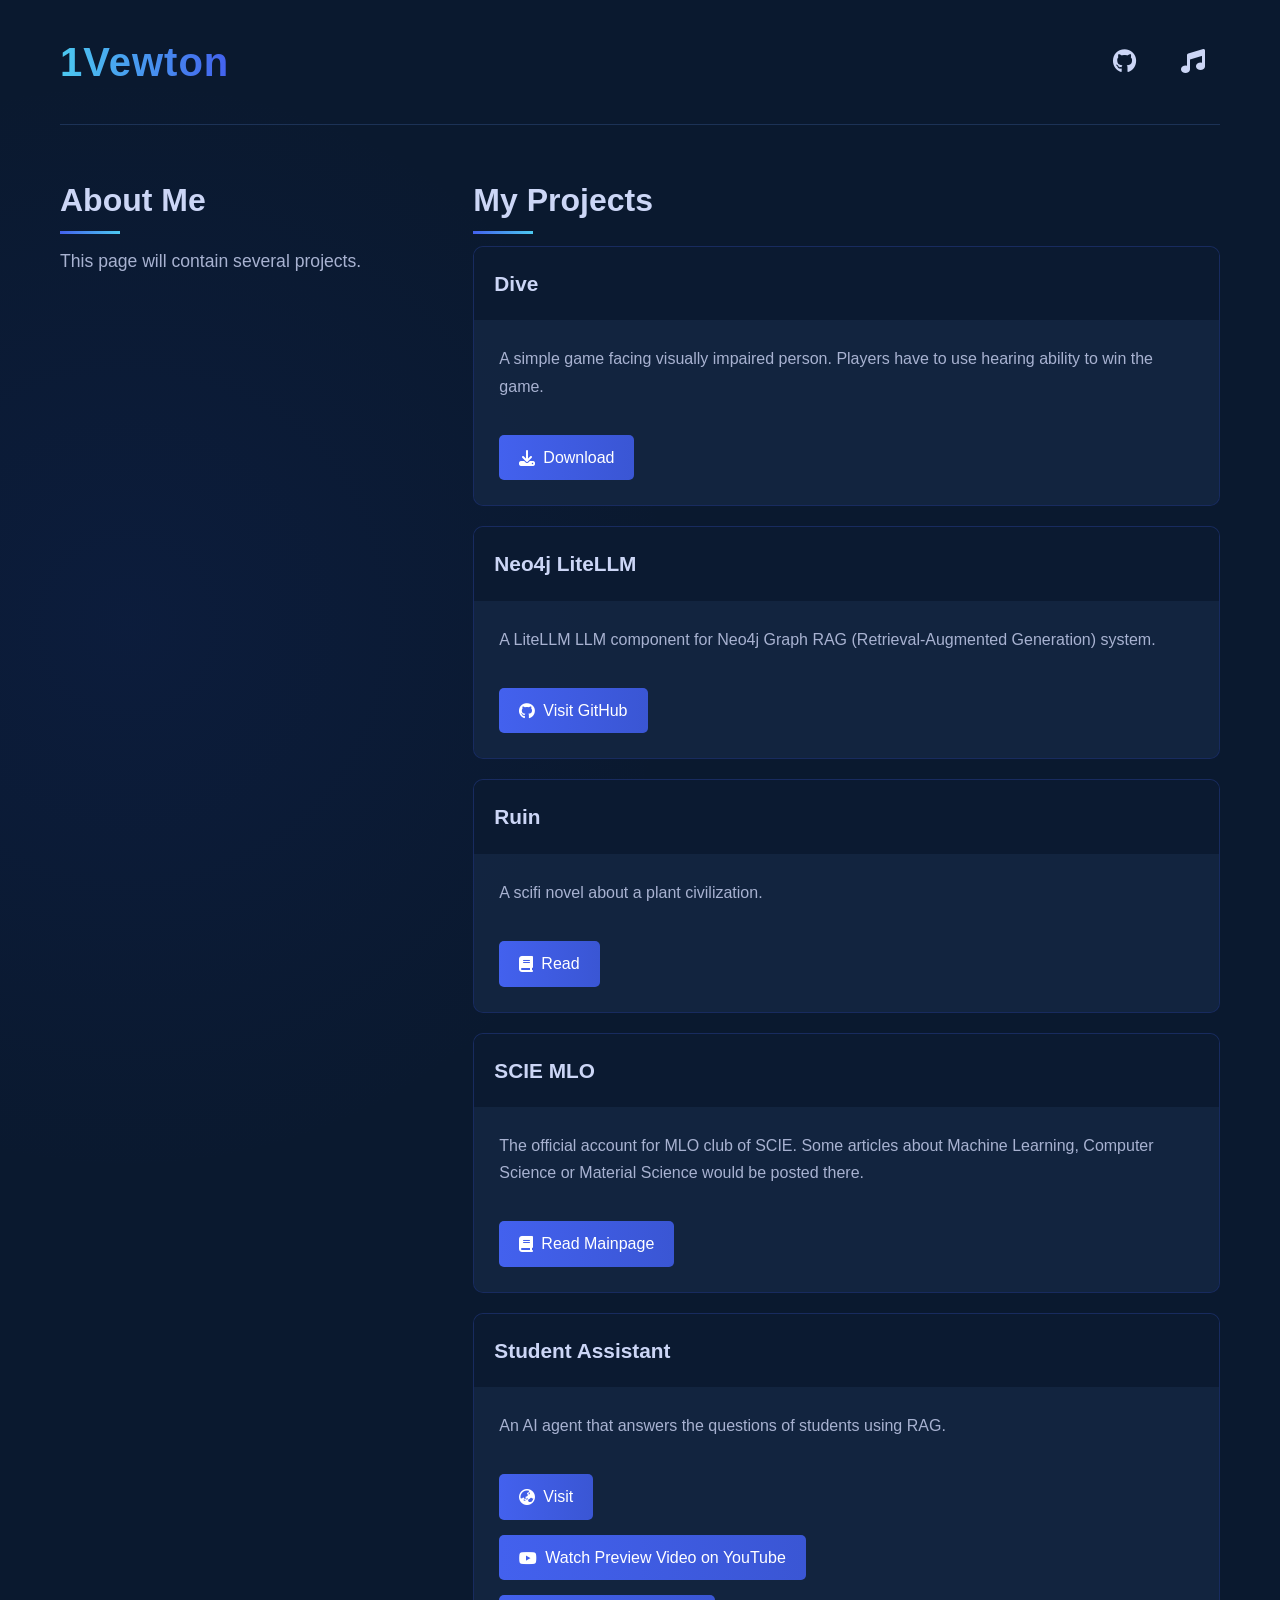
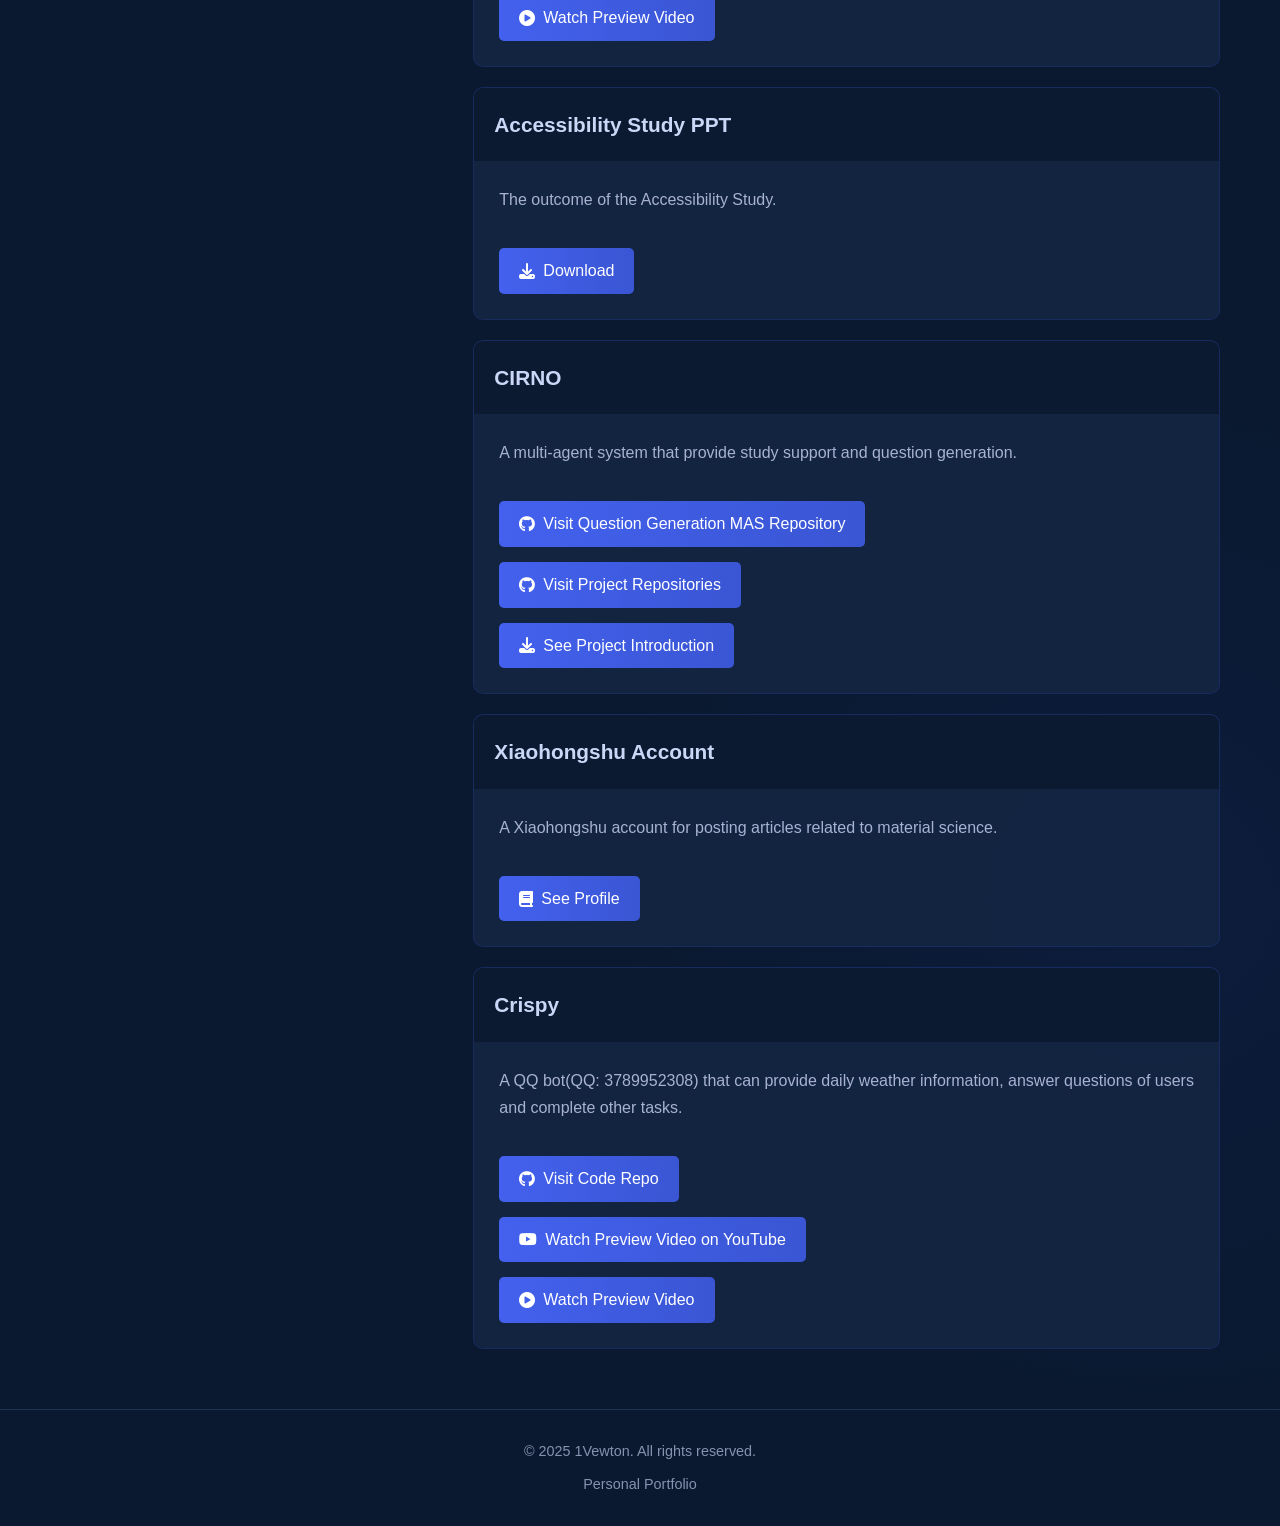
==== commit 1c4c10a8: "feat(videos): Add online videos version" ====
--- a/index.html
+++ b/index.html
@@ -110,8 +110,11 @@
                                 <a href="https://www.student-assistant.top/" class="project-link">
                                     <i class="fas fa-earth-asia"></i> Visit
                                 </a>
-                                <a href="javascript:void(0)" class="project-link video-preview-btn" data-video-src="assets/videos/student-assistant-running-preview.mp4" data-video-title="Student Assistant Preview">
-                                    <i class="fas fa-play-circle"></i> Preview Video
+                                <a href="https://youtu.be/Ja6eLVu-088" class="project-link">
+                                    <i class="fab fa-youtube"></i> Watch Preview Video on YouTube
+                                </a>
+                                <a href="javascript:void(0)" class="project-link video-preview-btn" data-video-src="https://media.githubusercontent.com/media/1Vewton/1Vewton.github.io/main/assets/videos/student-assistant-running-preview.mp4" data-video-title="Student Assistant Preview">
+                                    <i class="fas fa-play-circle"></i> Watch Preview Video
                                 </a>
                             </div>
                         </div>
@@ -183,8 +186,11 @@
                                 <a href="https://github.com/1Vewton/crispy-bot" class="project-link">
                                     <i class="fab fa-github"></i> Visit Code Repo
                                 </a>
-                                <a href="javascript:void(1)" class="project-link video-preview-btn" data-video-src="assets/videos/QQ 2026-05-18 19-45-32.mp4" data-video-title="Crispy Preview">
-                                    <i class="fas fa-play-circle"></i> Preview Video
+                                <a href="https://youtu.be/bmhHuE__VBo" class="project-link">
+                                    <i class="fab fa-youtube"></i> Watch Preview Video on YouTube
+                                </a>
+                                <a href="javascript:void(1)" class="project-link video-preview-btn" data-video-src="https://media.githubusercontent.com/media/1Vewton/1Vewton.github.io/main/assets/videos/QQ%202026-05-18%2019-45-32.mp4" data-video-title="Crispy Preview">
+                                    <i class="fas fa-play-circle"></i> Watch Preview Video
                                 </a>
                             </div>
                         </div>
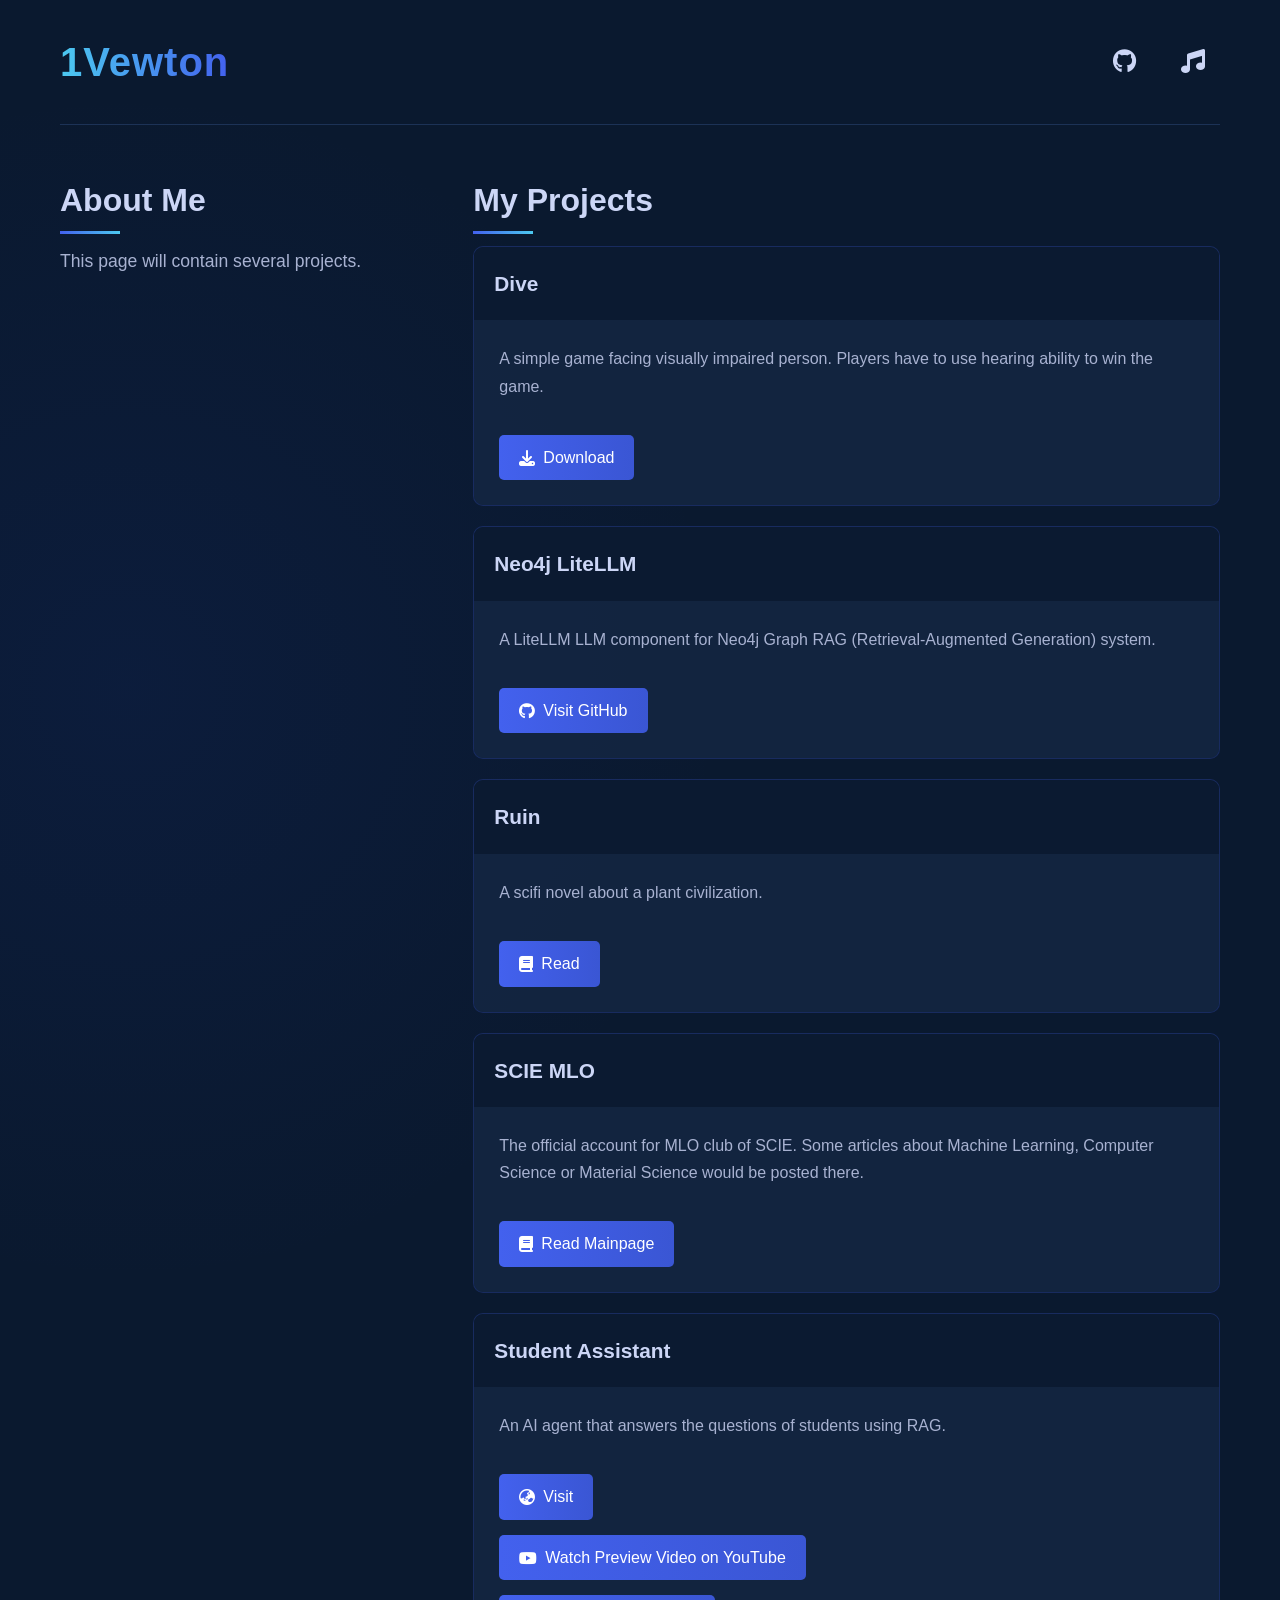
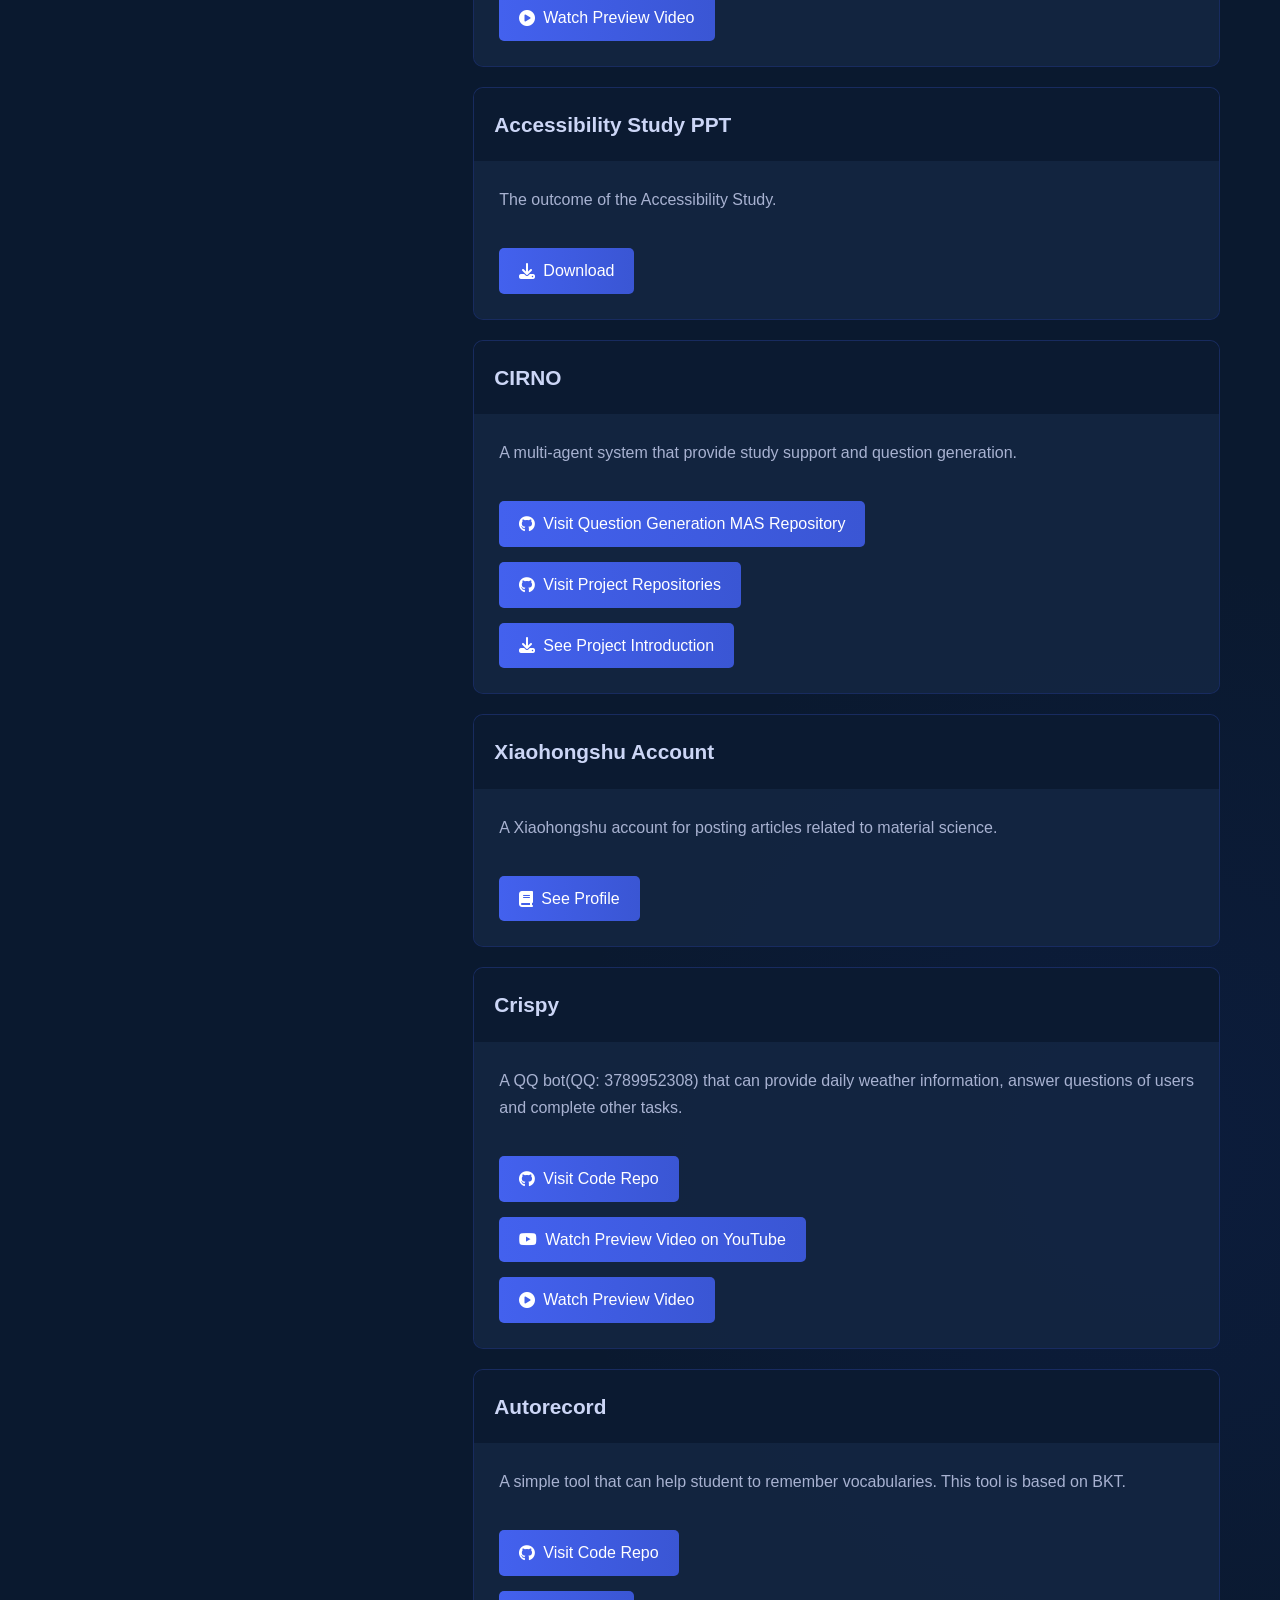
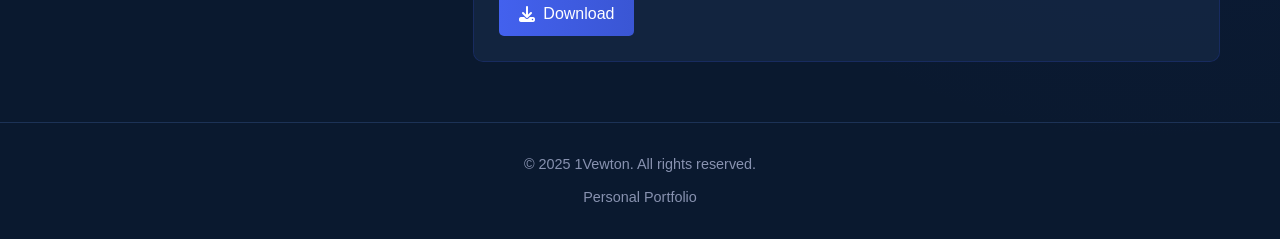
==== commit 1e143d43: "feat(projects): Add autorecord" ====
--- a/index.html
+++ b/index.html
@@ -195,6 +195,25 @@
                             </div>
                         </div>
                     </div>
+                    <!-- Project 10 -->
+                    <div class="project-item">
+                        <div class="project-header">
+                            <h3 class="project-title">Autorecord</h3>
+                        </div>
+                        <div class="project-details">
+                            <div class="project-info">
+                                <p class="project-description">
+                                    A simple tool that can help student to remember vocabularies. This tool is based on BKT. 
+                                </p>
+                                <a href="https://github.com/1Vewton/vocabulary_autorecord" class="project-link">
+                                    <i class="fab fa-github"></i> Visit Code Repo
+                                </a>
+                                <a href="https://github.com/1Vewton/vocabulary_autorecord/releases" class="project-link">
+                                    <i class="fas fa-download"></i> Download
+                                </a>
+                            </div>
+                        </div>
+                    </div>
                 </div>
             </section>
         </main>
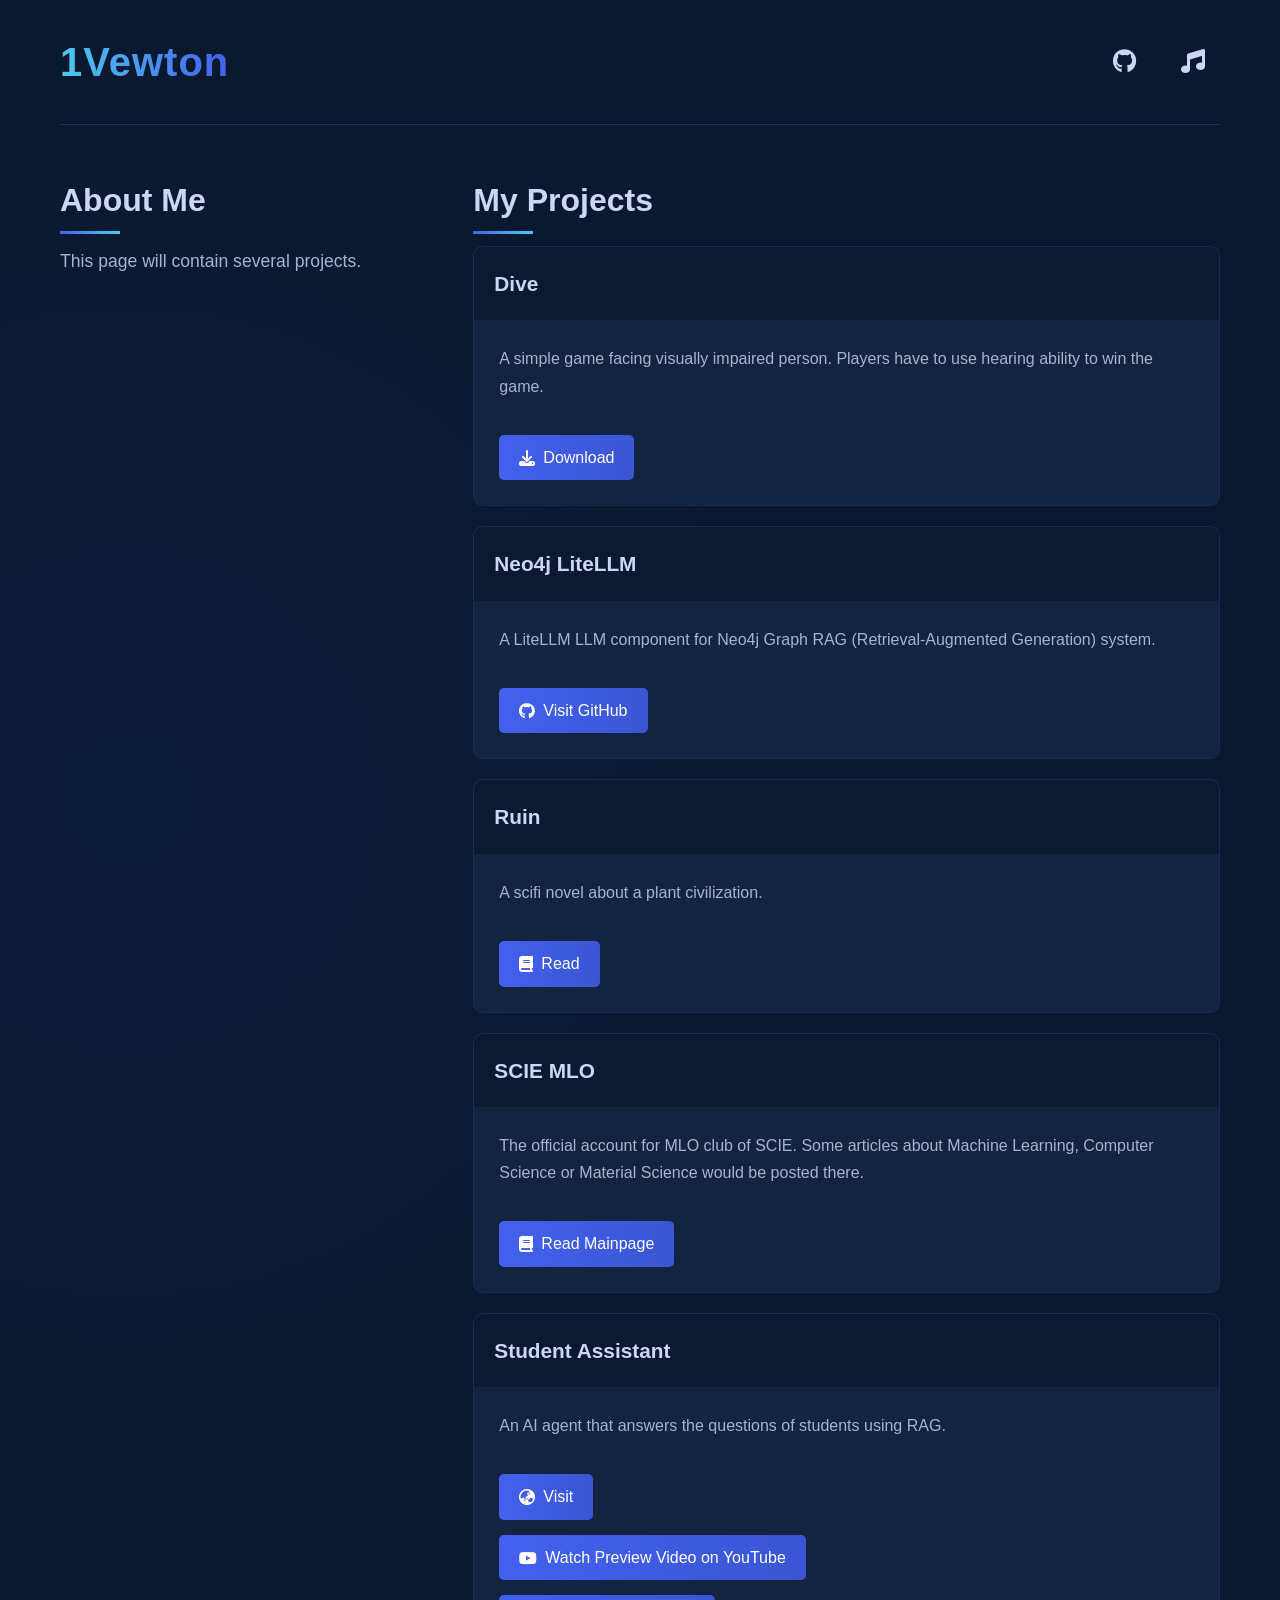
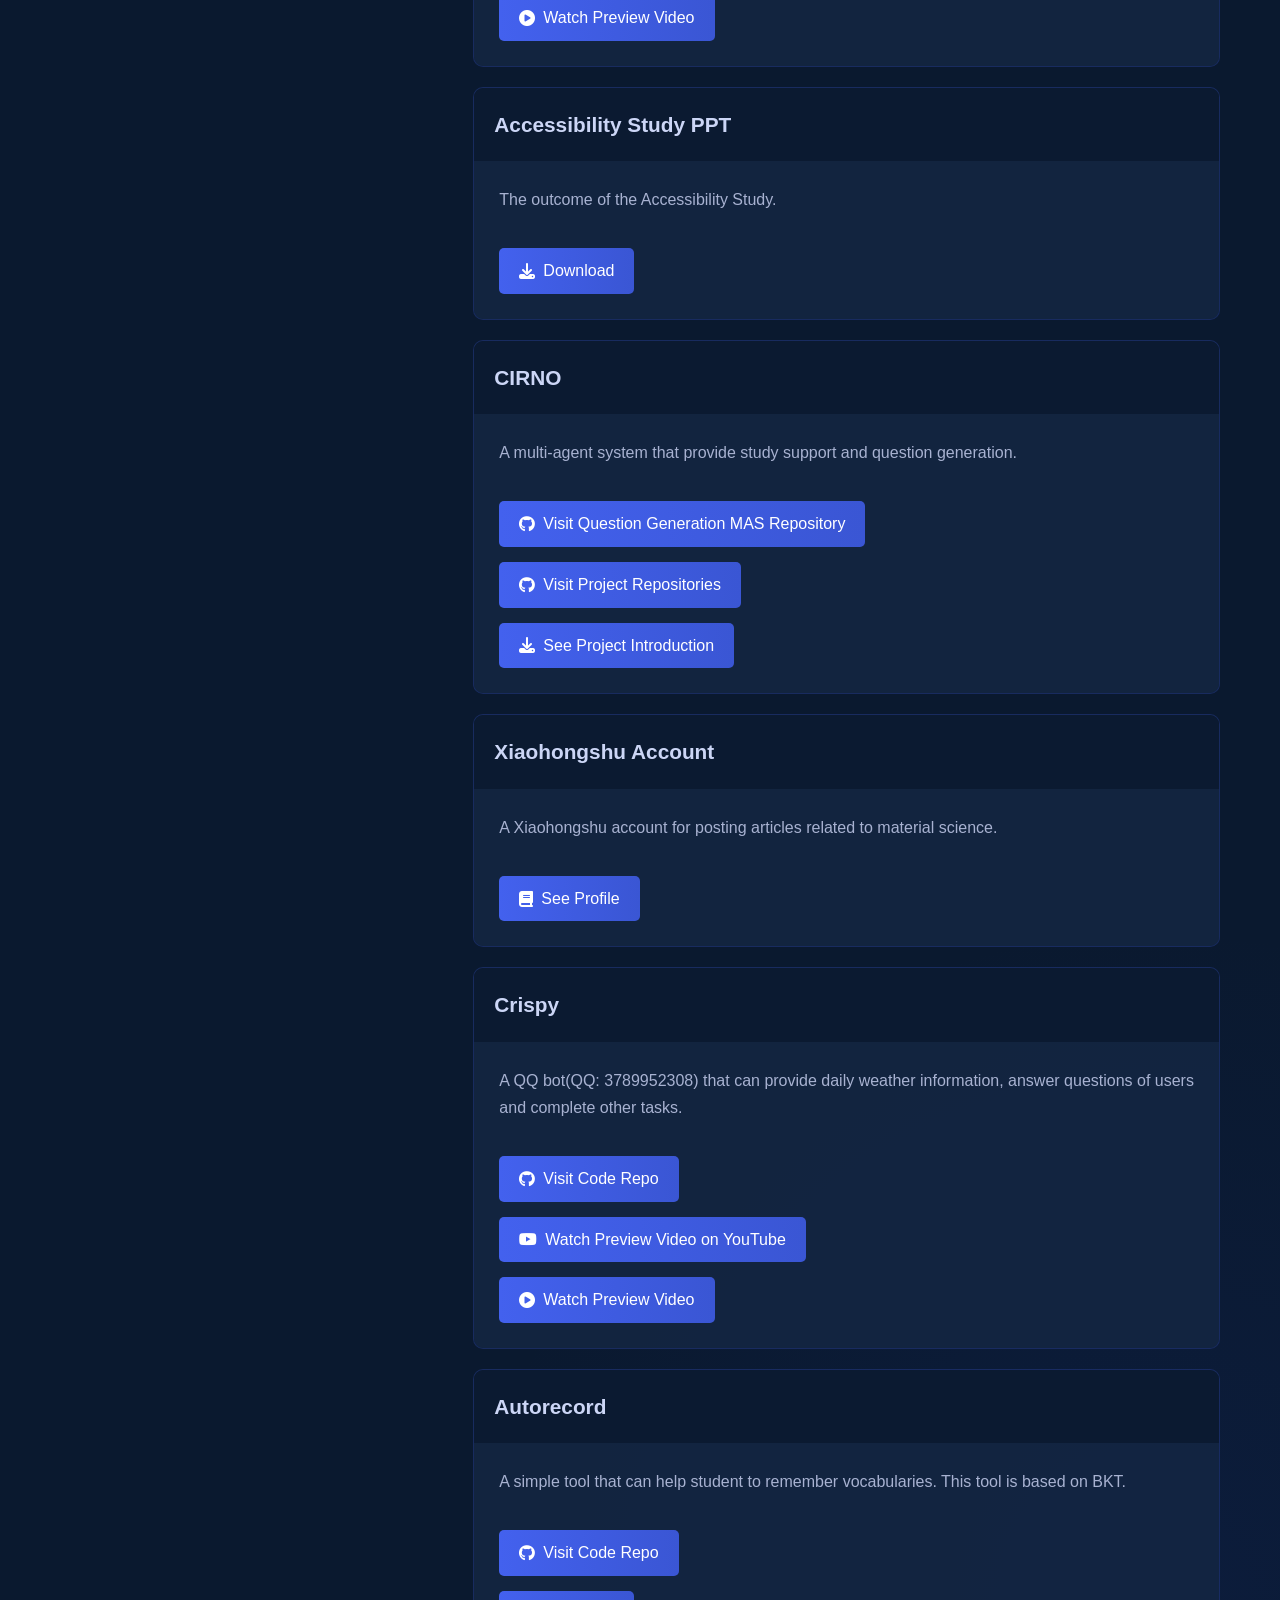
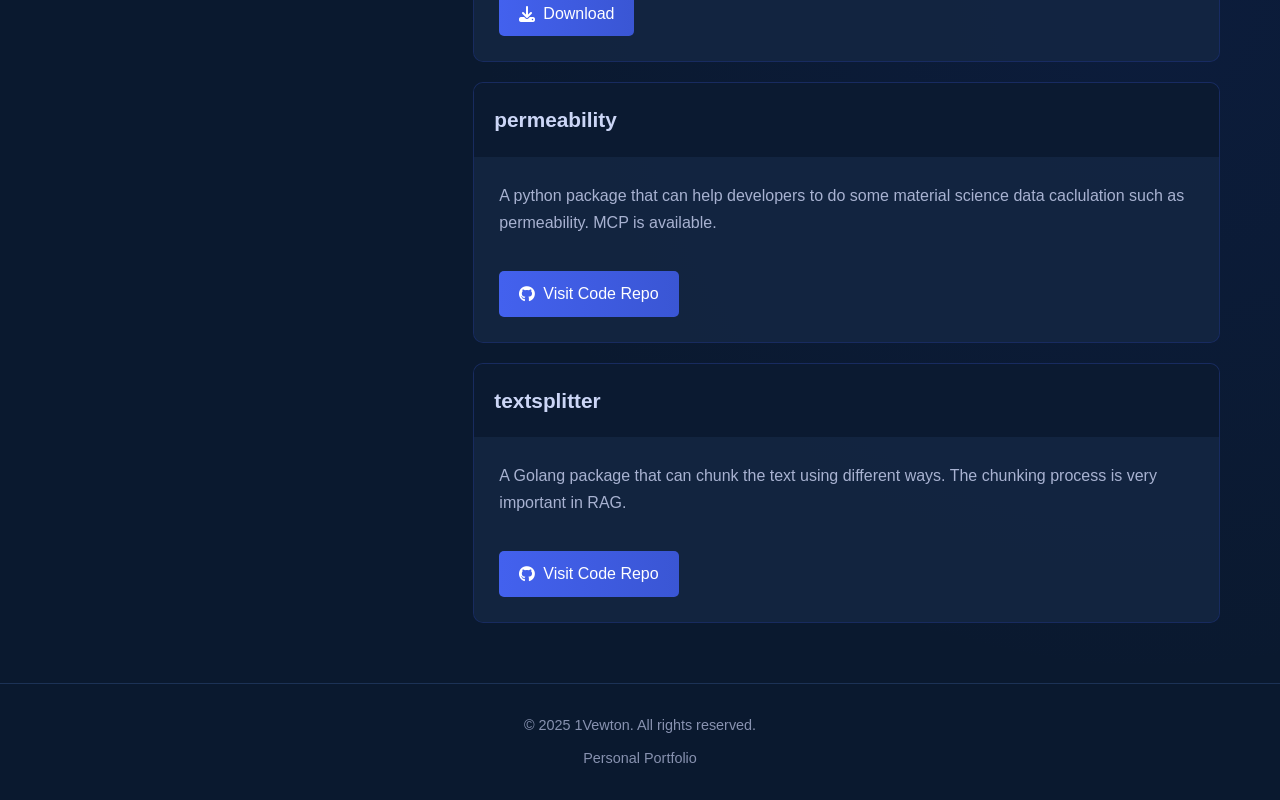
==== commit 4667176b: "feat(projects): Update" ====
--- a/index.html
+++ b/index.html
@@ -214,6 +214,38 @@
                             </div>
                         </div>
                     </div>
+                    <!-- Project 11 -->
+                    <div class="project-item">
+                        <div class="project-header">
+                            <h3 class="project-title">permeability</h3>
+                        </div>
+                        <div class="project-details">
+                            <div class="project-info">
+                                <p class="project-description">
+                                    A python package that can help developers to do some material science data caclulation such as permeability. MCP is available.
+                                </p>
+                                <a href="https://github.com/1Vewton/permeability" class="project-link">
+                                    <i class="fab fa-github"></i> Visit Code Repo
+                                </a>
+                            </div>
+                        </div>
+                    </div>
+                    <!-- Project 12 -->
+                    <div class="project-item">
+                        <div class="project-header">
+                            <h3 class="project-title">textsplitter</h3>
+                        </div>
+                        <div class="project-details">
+                            <div class="project-info">
+                                <p class="project-description">
+                                    A Golang package that can chunk the text using different ways. The chunking process is very important in RAG. 
+                                </p>
+                                <a href="https://github.com/1Vewton/textsplitter" class="project-link">
+                                    <i class="fab fa-github"></i> Visit Code Repo
+                                </a>
+                            </div>
+                        </div>
+                    </div>
                 </div>
             </section>
         </main>
